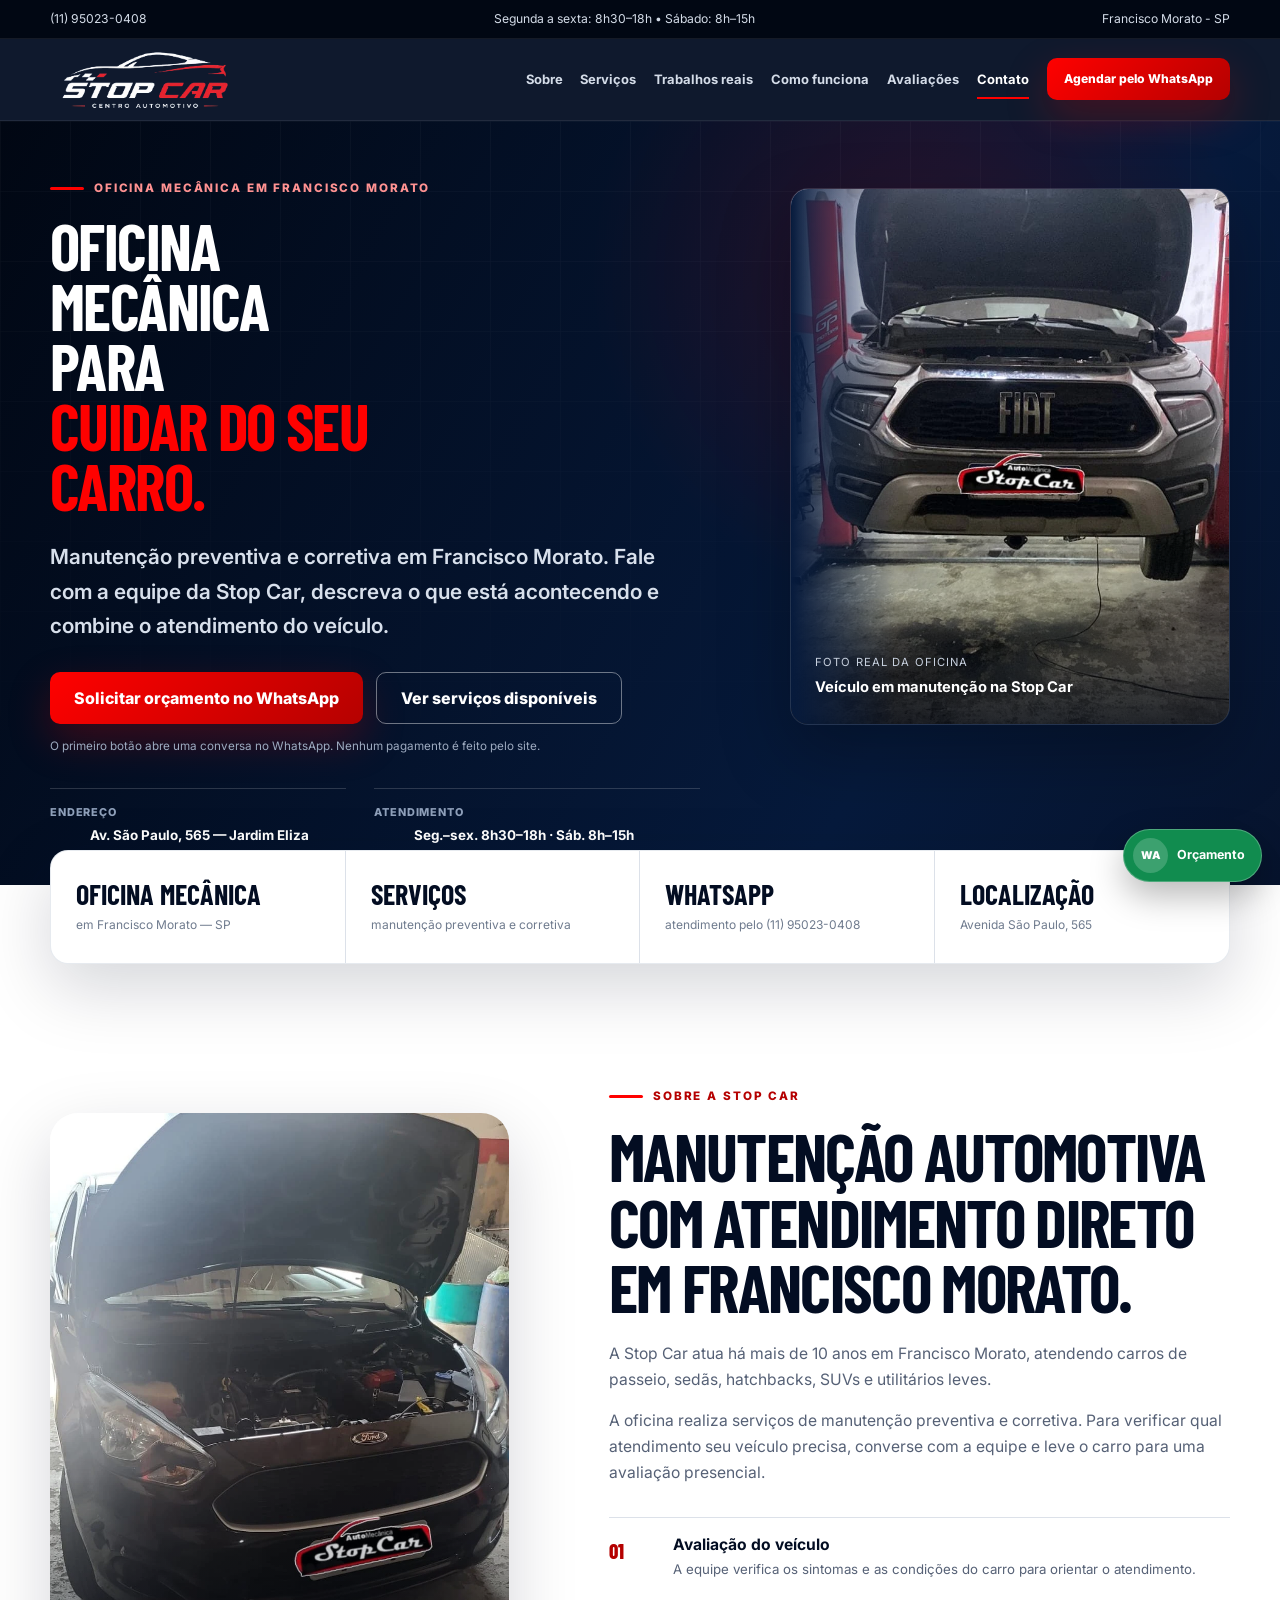
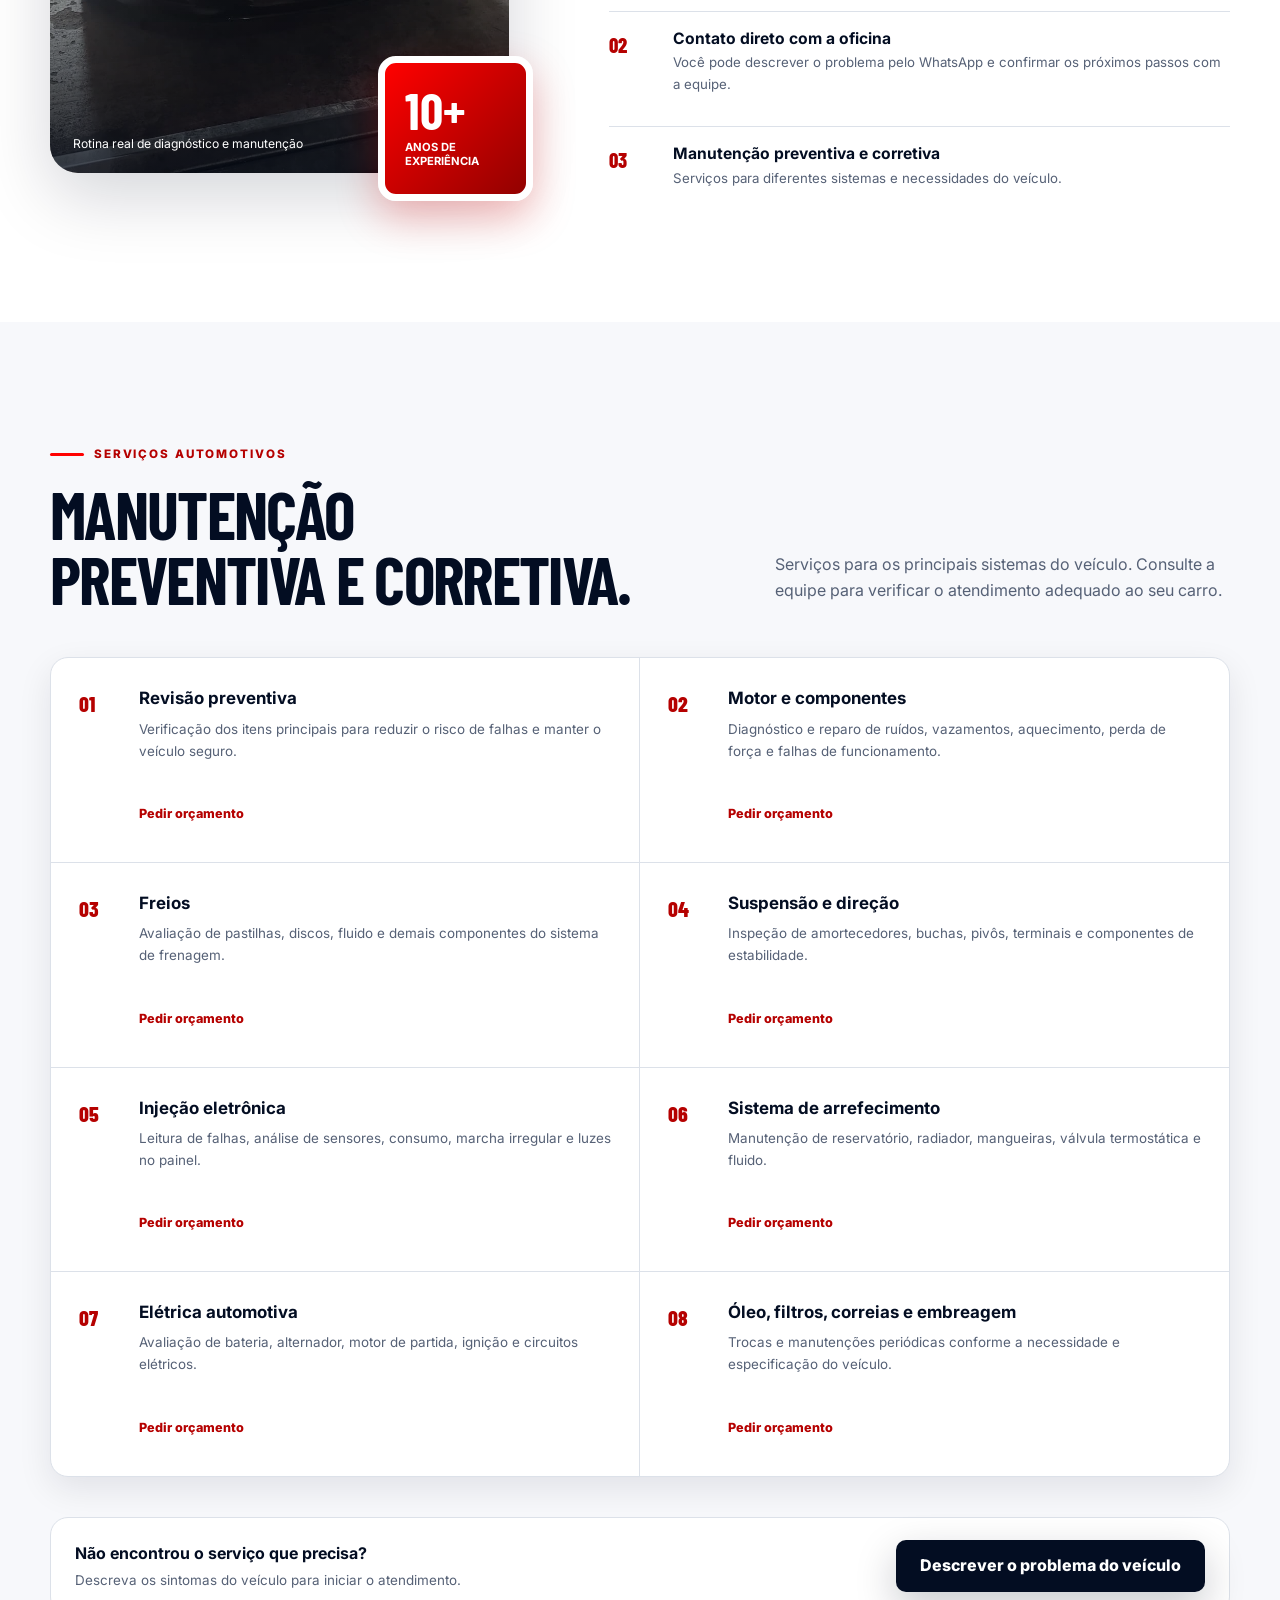
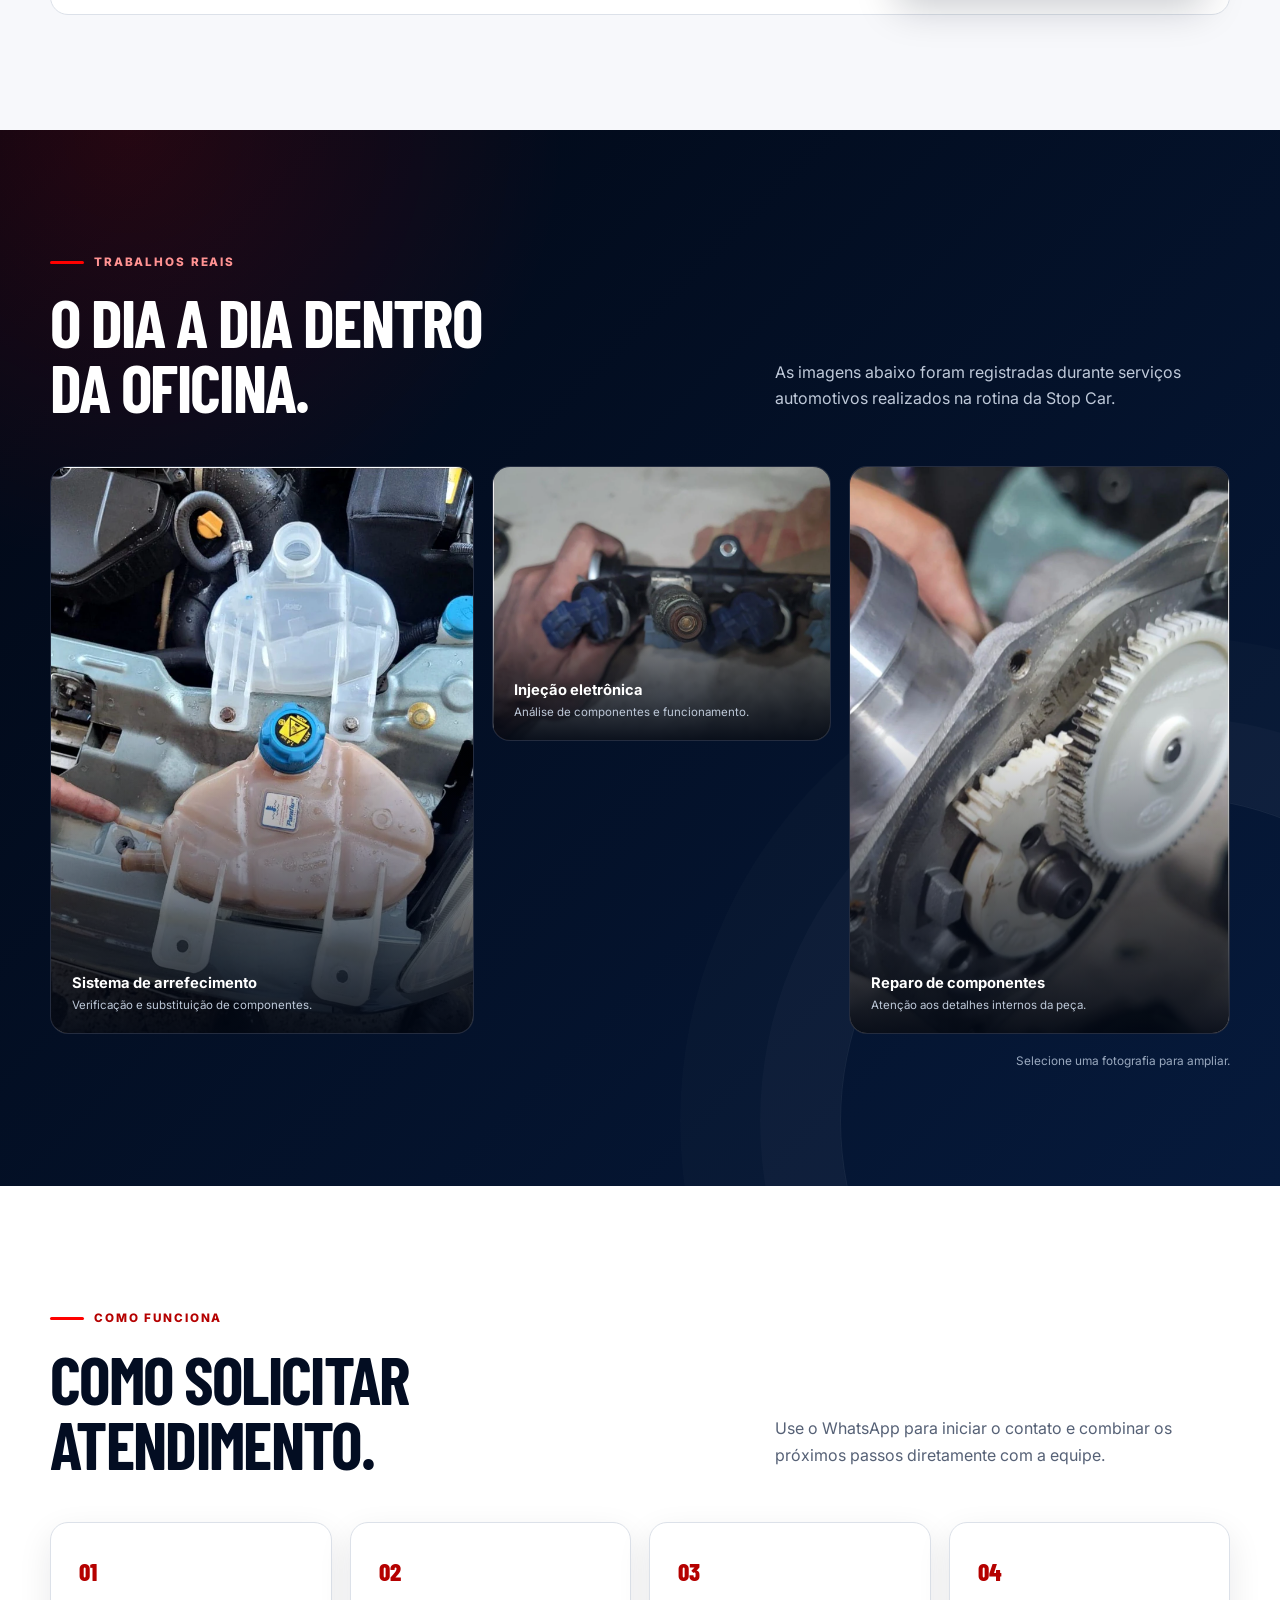
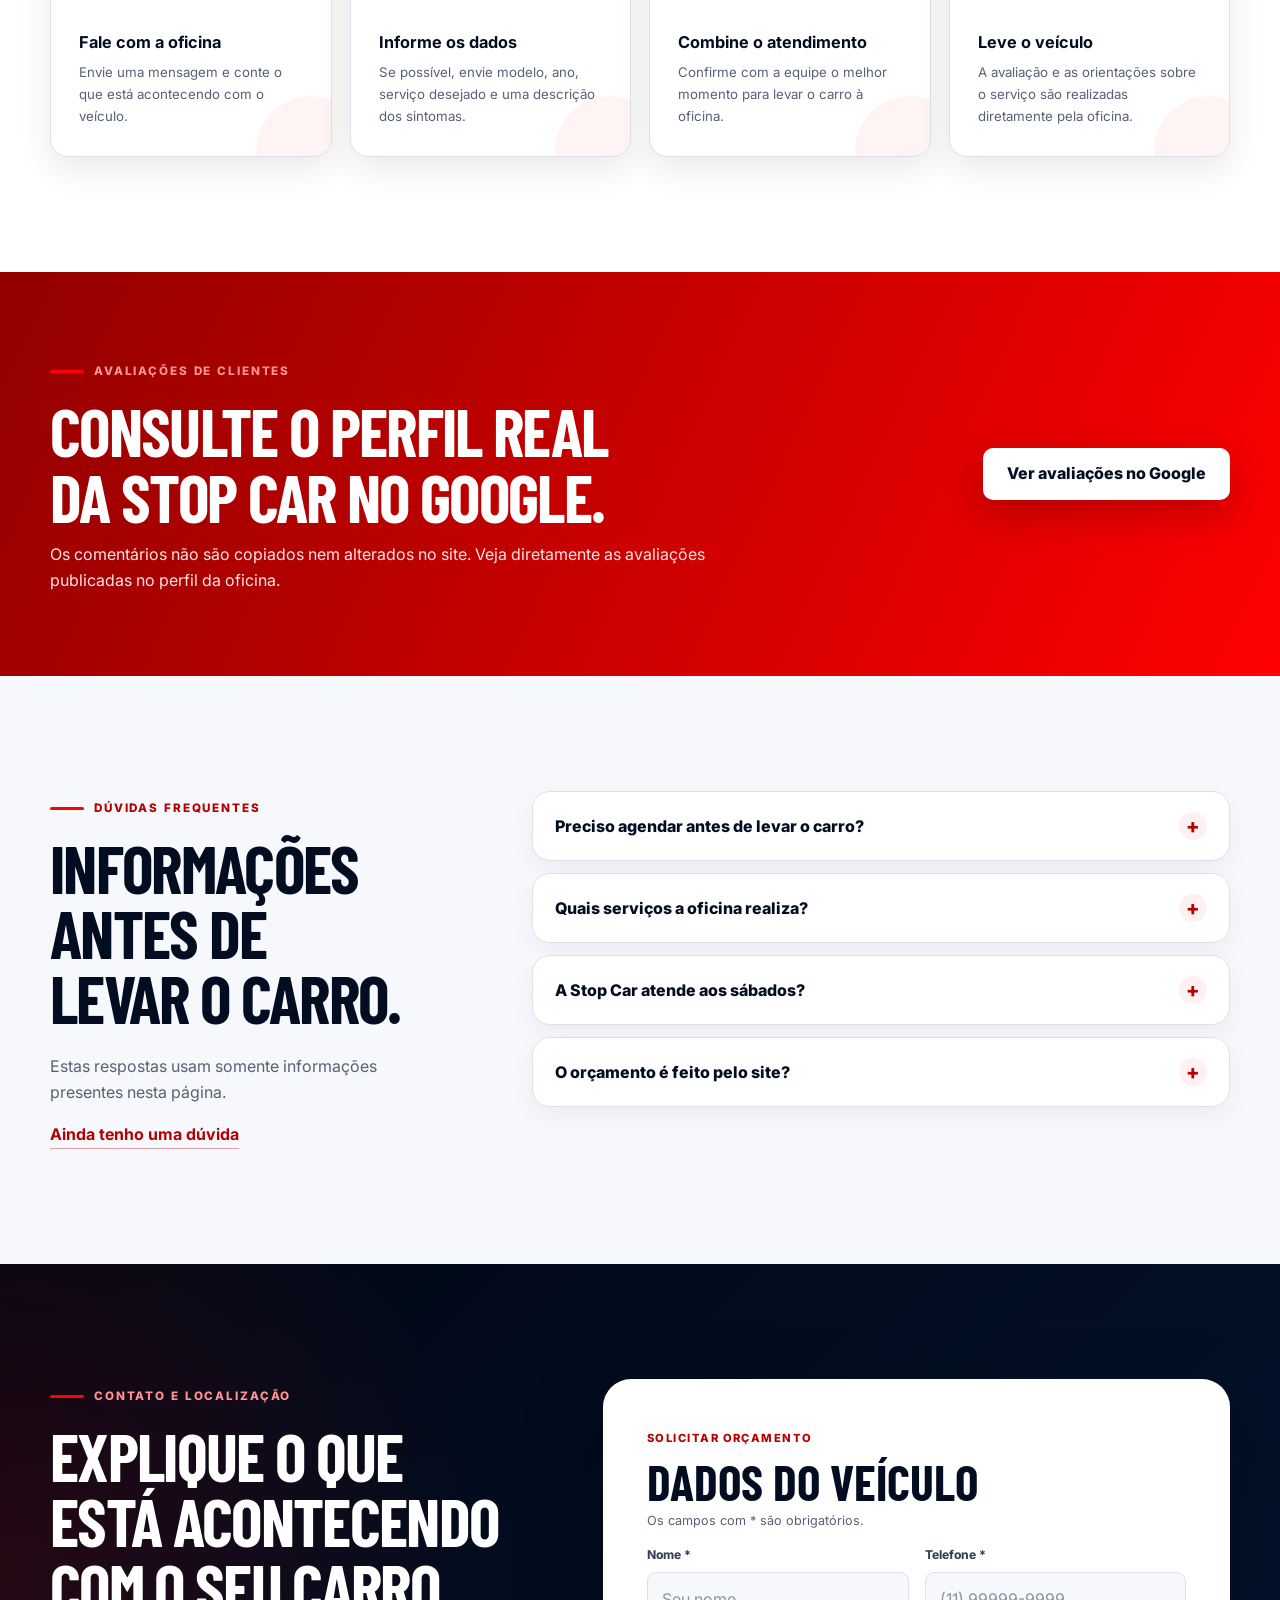
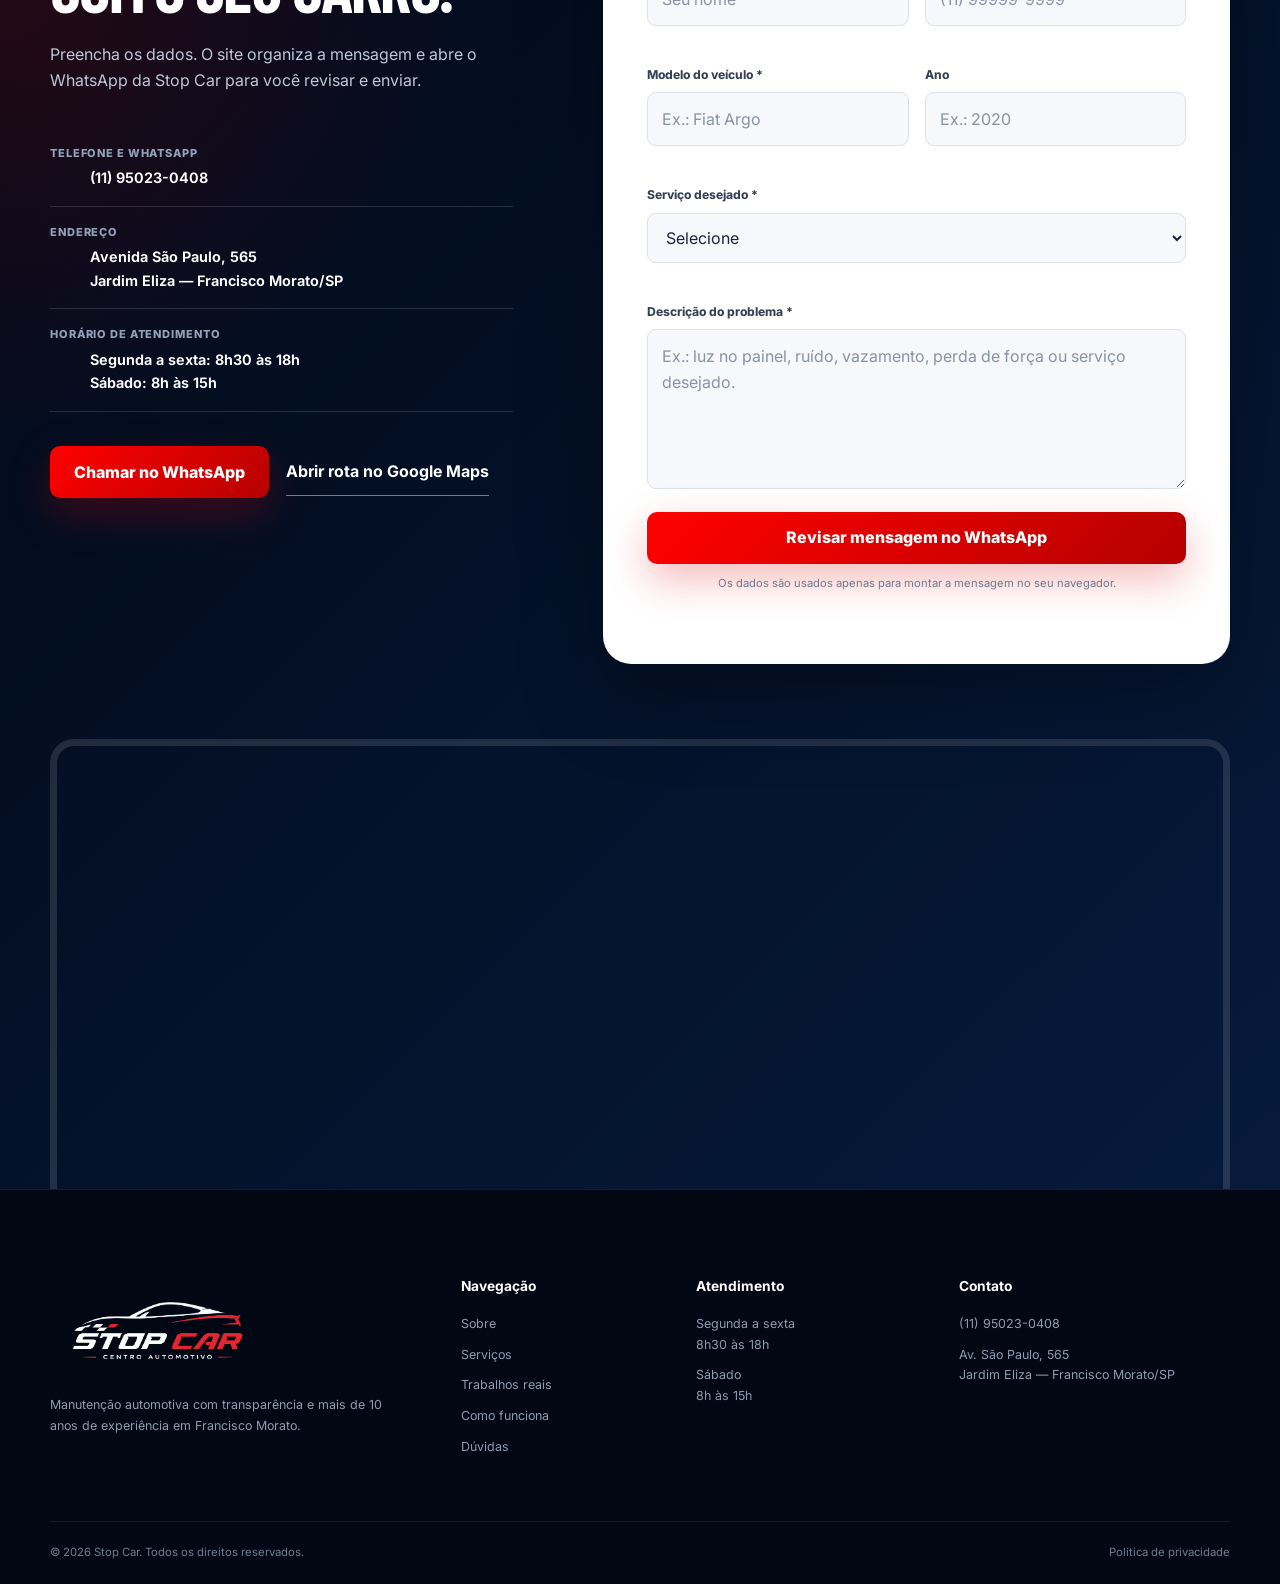
==== index.html @ 6c2cbb07 "Colocando arquivos do site na raiz" ====
<!DOCTYPE html>
<html lang="pt-BR">
<head>
  <meta charset="UTF-8">
  <meta name="viewport" content="width=device-width, initial-scale=1.0">

  <title>Stop Car | Oficina Mecânica em Francisco Morato - SP</title>
  <meta name="description" content="Oficina mecânica em Francisco Morato com mais de 10 anos de experiência. Revisão, motor, freios, suspensão, injeção eletrônica, arrefecimento e elétrica automotiva.">
  <meta name="author" content="Stop Car Centro Automotivo">
  <meta name="robots" content="index, follow, max-image-preview:large">
  <meta name="theme-color" content="#030d22">
  <meta name="format-detection" content="telephone=no">

  <meta property="og:type" content="website">
  <meta property="og:locale" content="pt_BR">
  <meta property="og:site_name" content="Stop Car Centro Automotivo">
  <meta property="og:title" content="Stop Car | Oficina Mecânica em Francisco Morato">
  <meta property="og:description" content="Manutenção preventiva e corretiva, serviços automotivos e atendimento em Francisco Morato.">
  <meta property="og:image" content="assets/oficina-elevador.jpg">
  <meta property="og:image:alt" content="Veículo em manutenção no elevador da Stop Car">

  <link rel="icon" href="assets/favicon.svg" type="image/svg+xml">
  <link rel="preconnect" href="https://fonts.googleapis.com">
  <link rel="preconnect" href="https://fonts.gstatic.com" crossorigin>
  <link rel="preload" as="image" href="assets/oficina-elevador.webp" type="image/webp">
  <link href="https://fonts.googleapis.com/css2?family=Barlow+Condensed:wght@600;700;800&family=Inter:wght@400;500;600;700;800&display=swap" rel="stylesheet">
  <link rel="stylesheet" href="style.css">

  <!-- Adicione og:url e canonical somente depois de definir o domínio oficial. -->
  <script type="application/ld+json">
  {
    "@context": "https://schema.org",
    "@type": "AutoRepair",
    "name": "Stop Car Centro Automotivo",
    "description": "Oficina mecânica em Francisco Morato com mais de 10 anos de experiência.",
    "image": [
      "assets/oficina-elevador.jpg",
      "assets/oficina-motor.jpg"
    ],
    "telephone": "+55 11 95023-0408",
    "address": {
      "@type": "PostalAddress",
      "streetAddress": "Avenida São Paulo, 565 - Jardim Eliza",
      "addressLocality": "Francisco Morato",
      "addressRegion": "SP",
      "addressCountry": "BR"
    },
    "openingHoursSpecification": [
      {
        "@type": "OpeningHoursSpecification",
        "dayOfWeek": ["Monday", "Tuesday", "Wednesday", "Thursday", "Friday"],
        "opens": "08:30",
        "closes": "18:00"
      },
      {
        "@type": "OpeningHoursSpecification",
        "dayOfWeek": "Saturday",
        "opens": "08:00",
        "closes": "15:00"
      }
    ]
  }
  </script>
</head>

<body>
  <a class="skip-link" href="#conteudo">Pular para o conteúdo</a>

  <div class="topbar">
    <div class="container topbar__inner">
      <a href="tel:+5511950230408" aria-label="Ligar para a Stop Car">(11) 95023-0408</a>
      <span>Segunda a sexta: 8h30–18h <span aria-hidden="true">•</span> Sábado: 8h–15h</span>
      <a href="#localizacao">Francisco Morato - SP</a>
    </div>
  </div>

  <header class="header" id="inicio">
    <div class="container header__inner">
      <a class="brand" href="#inicio" aria-label="Stop Car - voltar ao início">
        <img src="assets/logo-stop-car.png" alt="Stop Car Centro Automotivo" width="1050" height="630">
      </a>

      <button class="menu-toggle" type="button" aria-expanded="false" aria-controls="menu-principal" aria-label="Abrir menu">
        <span aria-hidden="true"></span>
        <span aria-hidden="true"></span>
        <span aria-hidden="true"></span>
      </button>

      <nav class="nav" id="menu-principal" aria-label="Navegação principal">
        <a href="#sobre">Sobre</a>
        <a href="#servicos">Serviços</a>
        <a href="#trabalhos">Trabalhos reais</a>
        <a href="#processo">Como funciona</a>
        <a href="#avaliacoes">Avaliações</a>
        <a href="#contato">Contato</a>
        <a class="button button--small" href="https://wa.me/5511950230408?text=Ol%C3%A1%21%20Gostaria%20de%20agendar%20uma%20avalia%C3%A7%C3%A3o%20na%20Stop%20Car." data-whatsapp-message="Olá! Gostaria de agendar uma avaliação na Stop Car." target="_blank" rel="noopener noreferrer">Agendar pelo WhatsApp</a>
      </nav>
    </div>
  </header>

  <button class="menu-backdrop" type="button" aria-label="Fechar menu" hidden></button>

  <main id="conteudo">
    <section class="hero" aria-labelledby="hero-title">
      <div class="container hero__grid">
        <div class="hero__content">
          <span class="eyebrow">Oficina mecânica em Francisco Morato</span>
          <h1 id="hero-title">Oficina mecânica para <strong>cuidar do seu carro.</strong></h1>

          <p class="hero__lead">Manutenção preventiva e corretiva em Francisco Morato. Fale com a equipe da Stop Car, descreva o que está acontecendo e combine o atendimento do veículo.</p>

          <div class="hero__actions">
            <a class="button" href="https://wa.me/5511950230408?text=Ol%C3%A1%21%20Gostaria%20de%20solicitar%20um%20or%C3%A7amento%20na%20Stop%20Car." data-whatsapp-message="Olá! Gostaria de solicitar um orçamento na Stop Car." target="_blank" rel="noopener noreferrer">Solicitar orçamento no WhatsApp</a>
            <a class="button button--outline" href="#servicos">Ver serviços disponíveis</a>
          </div>

          <p class="hero__microcopy">O primeiro botão abre uma conversa no WhatsApp. Nenhum pagamento é feito pelo site.</p>

          <dl class="hero__facts">
            <div>
              <dt>Endereço</dt>
              <dd>Av. São Paulo, 565 — Jardim Eliza</dd>
            </div>
            <div>
              <dt>Atendimento</dt>
              <dd>Seg.–sex. 8h30–18h · Sáb. 8h–15h</dd>
            </div>
          </dl>
        </div>

        <figure class="hero__media reveal">
          <picture>
            <source srcset="assets/oficina-elevador.webp" type="image/webp">
            <img
              src="assets/oficina-elevador.jpg"
              alt="Veículo Fiat no elevador da oficina Stop Car durante manutenção"
              width="720"
              height="1280"
              fetchpriority="high"
              decoding="async">
          </picture>
          <figcaption>
            <span>Foto real da oficina</span>
            <strong>Veículo em manutenção na Stop Car</strong>
          </figcaption>
        </figure>
      </div>
    </section>

    <section class="numbers" aria-label="Informações principais da Stop Car">
      <div class="container numbers__grid">
        <article><strong>Oficina mecânica</strong><span>em Francisco Morato — SP</span></article>
        <article><strong>Serviços</strong><span>manutenção preventiva e corretiva</span></article>
        <article><strong>WhatsApp</strong><span>atendimento pelo (11) 95023-0408</span></article>
        <article><strong>Localização</strong><span>Avenida São Paulo, 565</span></article>
      </div>
    </section>

    <section class="section" id="sobre">
      <div class="container about">
        <div class="about__media reveal">
          <figure>
            <picture>
              <source srcset="assets/oficina-motor.webp" type="image/webp">
              <img
                src="assets/oficina-motor.jpg"
                alt="Carro Ford com capô aberto dentro da oficina Stop Car"
                width="899"
                height="1599"
                loading="lazy"
                decoding="async">
            </picture>
            <figcaption>Rotina real de diagnóstico e manutenção</figcaption>
          </figure>

          <div class="about__stamp" aria-label="Mais de dez anos de experiência">
            <strong>10+</strong>
            <span>anos de experiência</span>
          </div>
        </div>

        <div class="about__content reveal">
          <span class="eyebrow eyebrow--dark">Sobre a Stop Car</span>
          <h2>Manutenção automotiva com atendimento direto em Francisco Morato.</h2>

          <p>A Stop Car atua há mais de 10 anos em Francisco Morato, atendendo carros de passeio, sedãs, hatchbacks, SUVs e utilitários leves.</p>

          <p>A oficina realiza serviços de manutenção preventiva e corretiva. Para verificar qual atendimento seu veículo precisa, converse com a equipe e leve o carro para uma avaliação presencial.</p>

          <div class="about__principles">
            <article>
              <span aria-hidden="true">01</span>
              <div>
                <h3>Avaliação do veículo</h3>
                <p>A equipe verifica os sintomas e as condições do carro para orientar o atendimento.</p>
              </div>
            </article>

            <article>
              <span aria-hidden="true">02</span>
              <div>
                <h3>Contato direto com a oficina</h3>
                <p>Você pode descrever o problema pelo WhatsApp e confirmar os próximos passos com a equipe.</p>
              </div>
            </article>

            <article>
              <span aria-hidden="true">03</span>
              <div>
                <h3>Manutenção preventiva e corretiva</h3>
                <p>Serviços para diferentes sistemas e necessidades do veículo.</p>
              </div>
            </article>
          </div>
        </div>
      </div>
    </section>

    <section class="section section--soft" id="servicos">
      <div class="container">
        <div class="section-heading reveal">
          <div>
            <span class="eyebrow eyebrow--dark">Serviços automotivos</span>
            <h2>Manutenção preventiva e corretiva.</h2>
          </div>
          <p>Serviços para os principais sistemas do veículo. Consulte a equipe para verificar o atendimento adequado ao seu carro.</p>
        </div>

        <div class="service-table">
          <article class="service-item reveal">
            <span class="service-item__number" aria-hidden="true">01</span>
            <div>
              <h3>Revisão preventiva</h3>
              <p>Verificação dos itens principais para reduzir o risco de falhas e manter o veículo seguro.</p>
            </div>
            <button class="service-item__action" type="button" data-service="Revisão preventiva">Pedir orçamento</button>
          </article>

          <article class="service-item reveal">
            <span class="service-item__number" aria-hidden="true">02</span>
            <div>
              <h3>Motor e componentes</h3>
              <p>Diagnóstico e reparo de ruídos, vazamentos, aquecimento, perda de força e falhas de funcionamento.</p>
            </div>
            <button class="service-item__action" type="button" data-service="Manutenção do motor">Pedir orçamento</button>
          </article>

          <article class="service-item reveal">
            <span class="service-item__number" aria-hidden="true">03</span>
            <div>
              <h3>Freios</h3>
              <p>Avaliação de pastilhas, discos, fluido e demais componentes do sistema de frenagem.</p>
            </div>
            <button class="service-item__action" type="button" data-service="Manutenção de freios">Pedir orçamento</button>
          </article>

          <article class="service-item reveal">
            <span class="service-item__number" aria-hidden="true">04</span>
            <div>
              <h3>Suspensão e direção</h3>
              <p>Inspeção de amortecedores, buchas, pivôs, terminais e componentes de estabilidade.</p>
            </div>
            <button class="service-item__action" type="button" data-service="Suspensão e direção">Pedir orçamento</button>
          </article>

          <article class="service-item reveal">
            <span class="service-item__number" aria-hidden="true">05</span>
            <div>
              <h3>Injeção eletrônica</h3>
              <p>Leitura de falhas, análise de sensores, consumo, marcha irregular e luzes no painel.</p>
            </div>
            <button class="service-item__action" type="button" data-service="Injeção eletrônica">Pedir orçamento</button>
          </article>

          <article class="service-item reveal">
            <span class="service-item__number" aria-hidden="true">06</span>
            <div>
              <h3>Sistema de arrefecimento</h3>
              <p>Manutenção de reservatório, radiador, mangueiras, válvula termostática e fluido.</p>
            </div>
            <button class="service-item__action" type="button" data-service="Sistema de arrefecimento">Pedir orçamento</button>
          </article>

          <article class="service-item reveal">
            <span class="service-item__number" aria-hidden="true">07</span>
            <div>
              <h3>Elétrica automotiva</h3>
              <p>Avaliação de bateria, alternador, motor de partida, ignição e circuitos elétricos.</p>
            </div>
            <button class="service-item__action" type="button" data-service="Elétrica automotiva">Pedir orçamento</button>
          </article>

          <article class="service-item reveal">
            <span class="service-item__number" aria-hidden="true">08</span>
            <div>
              <h3>Óleo, filtros, correias e embreagem</h3>
              <p>Trocas e manutenções periódicas conforme a necessidade e especificação do veículo.</p>
            </div>
            <button class="service-item__action" type="button" data-service="Óleo, filtros, correias ou embreagem">Pedir orçamento</button>
          </article>
        </div>

        <div class="section-cta reveal">
          <div>
            <strong>Não encontrou o serviço que precisa?</strong>
            <p>Descreva os sintomas do veículo para iniciar o atendimento.</p>
          </div>
          <a class="button button--dark" href="#contato">Descrever o problema do veículo</a>
        </div>
      </div>
    </section>

    <section class="section work" id="trabalhos">
      <div class="container">
        <div class="section-heading section-heading--light reveal">
          <div>
            <span class="eyebrow">Trabalhos reais</span>
            <h2>O dia a dia dentro da oficina.</h2>
          </div>
          <p>As imagens abaixo foram registradas durante serviços automotivos realizados na rotina da Stop Car.</p>
        </div>

        <div class="work-grid">
          <button class="work-card work-card--wide reveal" type="button" data-lightbox data-full="assets/servico-arrefecimento.jpg" data-caption="Manutenção no sistema de arrefecimento" aria-label="Ampliar foto: manutenção no sistema de arrefecimento">
            <picture>
              <source srcset="assets/servico-arrefecimento.webp" type="image/webp">
              <img src="assets/servico-arrefecimento.jpg" alt="Reservatórios do sistema de arrefecimento durante manutenção" width="968" height="968" loading="lazy" decoding="async">
            </picture>
            <span class="work-card__caption">
              <strong>Sistema de arrefecimento</strong>
              <span>Verificação e substituição de componentes.</span>
            </span>
          </button>

          <button class="work-card reveal" type="button" data-lightbox data-full="assets/servico-injecao.jpg" data-caption="Análise de componente da injeção eletrônica" aria-label="Ampliar foto: análise de componente da injeção eletrônica">
            <picture>
              <source srcset="assets/servico-injecao.webp" type="image/webp">
              <img src="assets/servico-injecao.jpg" alt="Componente da injeção eletrônica sendo analisado" width="968" height="968" loading="lazy" decoding="async">
            </picture>
            <span class="work-card__caption">
              <strong>Injeção eletrônica</strong>
              <span>Análise de componentes e funcionamento.</span>
            </span>
          </button>

          <button class="work-card work-card--tall reveal" type="button" data-lightbox data-full="assets/servico-componente.jpg" data-caption="Componente mecânico aberto durante reparo" aria-label="Ampliar foto: componente mecânico aberto durante reparo">
            <picture>
              <source srcset="assets/servico-componente.webp" type="image/webp">
              <img src="assets/servico-componente.jpg" alt="Componente mecânico aberto durante reparo automotivo" width="968" height="1984" loading="lazy" decoding="async">
            </picture>
            <span class="work-card__caption">
              <strong>Reparo de componentes</strong>
              <span>Atenção aos detalhes internos da peça.</span>
            </span>
          </button>
        </div>

        <p class="work__note reveal">Selecione uma fotografia para ampliar.</p>
      </div>
    </section>

    <section class="section" id="processo">
      <div class="container">
        <div class="section-heading reveal">
          <div>
            <span class="eyebrow eyebrow--dark">Como funciona</span>
            <h2>Como solicitar atendimento.</h2>
          </div>
          <p>Use o WhatsApp para iniciar o contato e combinar os próximos passos diretamente com a equipe.</p>
        </div>

        <ol class="process">
          <li class="reveal">
            <span aria-hidden="true">01</span>
            <h3>Fale com a oficina</h3>
            <p>Envie uma mensagem e conte o que está acontecendo com o veículo.</p>
          </li>
          <li class="reveal">
            <span aria-hidden="true">02</span>
            <h3>Informe os dados</h3>
            <p>Se possível, envie modelo, ano, serviço desejado e uma descrição dos sintomas.</p>
          </li>
          <li class="reveal">
            <span aria-hidden="true">03</span>
            <h3>Combine o atendimento</h3>
            <p>Confirme com a equipe o melhor momento para levar o carro à oficina.</p>
          </li>
          <li class="reveal">
            <span aria-hidden="true">04</span>
            <h3>Leve o veículo</h3>
            <p>A avaliação e as orientações sobre o serviço são realizadas diretamente pela oficina.</p>
          </li>
        </ol>
      </div>
    </section>

    <section class="reviews" id="avaliacoes">
      <div class="container reviews__grid reveal">
        <div>
          <span class="eyebrow">Avaliações de clientes</span>
          <h2>Consulte o perfil real da Stop Car no Google.</h2>
          <p>Os comentários não são copiados nem alterados no site. Veja diretamente as avaliações publicadas no perfil da oficina.</p>
        </div>

        <a class="button button--light" href="https://maps.google.com/maps?vet=10CAAQoqAOahcKEwiY2u2u1uiVAxUAAAAAHQAAAAAQBg..i&sca_esv=1c6902ee83d0e082&pvq=Cg0vZy8xMWg5eGtibmY3Ig4KCHN0b3AgY2FyEAIYAw&lqi=ChlzdG9wIGNhciBmcmFuY2lzY28gbW9yYXRvSKej1cinr4CACFonEAAQARgAGAEYAhgDIhlzdG9wIGNhciBmcmFuY2lzY28gbW9yYXRvkgEKY2FyX3JlcGFpcg&fvr=1&cs=0&um=1&ie=UTF-8&fb=1&gl=br&sa=X&ftid=0x94cee6cf14eeea89:0x6dfe22f83ed072c6" target="_blank" rel="noopener noreferrer">Ver avaliações no Google</a>
      </div>
    </section>

    <section class="section section--soft faq" id="duvidas">
      <div class="container faq__grid">
        <div class="faq__intro reveal">
          <span class="eyebrow eyebrow--dark">Dúvidas frequentes</span>
          <h2>Informações antes de levar o carro.</h2>
          <p>Estas respostas usam somente informações presentes nesta página.</p>
          <a class="text-link text-link--dark" href="#contato">Ainda tenho uma dúvida</a>
        </div>

        <div class="faq__list reveal">
          <details>
            <summary>Preciso agendar antes de levar o carro?</summary>
            <p>Entre em contato pelo WhatsApp para confirmar com a equipe se é necessário agendar e qual é o melhor horário.</p>
          </details>
          <details>
            <summary>Quais serviços a oficina realiza?</summary>
            <p>A página informa revisão preventiva, motor, freios, suspensão e direção, injeção eletrônica, arrefecimento, elétrica, óleo, filtros, correias e embreagem.</p>
          </details>
          <details>
            <summary>A Stop Car atende aos sábados?</summary>
            <p>Sim. O horário informado é das 8h às 15h aos sábados.</p>
          </details>
          <details>
            <summary>O orçamento é feito pelo site?</summary>
            <p>Não. O site apenas organiza a sua mensagem. Valores, avaliação e detalhes do serviço são tratados diretamente com a equipe da Stop Car.</p>
          </details>
        </div>
      </div>
    </section>

    <section class="contact" id="contato">
      <div class="container contact__grid">
        <div class="contact__content reveal">
          <span class="eyebrow">Contato e localização</span>
          <h2>Explique o que está acontecendo com o seu carro.</h2>
          <p>Preencha os dados. O site organiza a mensagem e abre o WhatsApp da Stop Car para você revisar e enviar.</p>

          <dl class="contact__details">
            <div>
              <dt>Telefone e WhatsApp</dt>
              <dd><a href="tel:+5511950230408">(11) 95023-0408</a></dd>
            </div>
            <div>
              <dt>Endereço</dt>
              <dd>Avenida São Paulo, 565<br>Jardim Eliza — Francisco Morato/SP</dd>
            </div>
            <div>
              <dt>Horário de atendimento</dt>
              <dd>Segunda a sexta: 8h30 às 18h<br>Sábado: 8h às 15h</dd>
            </div>
          </dl>

          <div class="contact__actions">
            <a class="button" href="https://wa.me/5511950230408?text=Ol%C3%A1%21%20Gostaria%20de%20conhecer%20mais%20sobre%20os%20servi%C3%A7os." data-whatsapp-message="Olá! Gostaria de conhecer mais sobre os serviços." target="_blank" rel="noopener noreferrer">Chamar no WhatsApp</a>
            <a class="text-link" href="https://maps.google.com/maps?vet=10CAAQoqAOahcKEwiY2u2u1uiVAxUAAAAAHQAAAAAQBg..i&sca_esv=1c6902ee83d0e082&pvq=Cg0vZy8xMWg5eGtibmY3Ig4KCHN0b3AgY2FyEAIYAw&lqi=ChlzdG9wIGNhciBmcmFuY2lzY28gbW9yYXRvSKej1cinr4CACFonEAAQARgAGAEYAhgDIhlzdG9wIGNhciBmcmFuY2lzY28gbW9yYXRvkgEKY2FyX3JlcGFpcg&fvr=1&cs=0&um=1&ie=UTF-8&fb=1&gl=br&sa=X&ftid=0x94cee6cf14eeea89:0x6dfe22f83ed072c6" target="_blank" rel="noopener noreferrer">Abrir rota no Google Maps</a>
          </div>
        </div>

        <div class="form-card reveal">
          <div class="form-card__heading">
            <span>Solicitar orçamento</span>
            <h3>Dados do veículo</h3>
            <p>Os campos com * são obrigatórios.</p>
          </div>

          <form id="budget-form" novalidate>
            <div class="form-grid">
              <div class="field">
                <label for="nome">Nome *</label>
                <input id="nome" name="nome" type="text" autocomplete="name" minlength="2" required placeholder="Seu nome" aria-describedby="nome-error">
                <small class="field__error" id="nome-error"></small>
              </div>

              <div class="field">
                <label for="telefone">Telefone *</label>
                <input id="telefone" name="telefone" type="tel" autocomplete="tel" inputmode="tel" required placeholder="(11) 99999-9999" aria-describedby="telefone-error">
                <small class="field__error" id="telefone-error"></small>
              </div>

              <div class="field">
                <label for="modelo">Modelo do veículo *</label>
                <input id="modelo" name="modelo" type="text" autocomplete="off" required placeholder="Ex.: Fiat Argo" aria-describedby="modelo-error">
                <small class="field__error" id="modelo-error"></small>
              </div>

              <div class="field">
                <label for="ano">Ano</label>
                <input id="ano" name="ano" type="text" inputmode="numeric" maxlength="4" pattern="[0-9]{4}" placeholder="Ex.: 2020" aria-describedby="ano-error">
                <small class="field__error" id="ano-error"></small>
              </div>

              <div class="field field--full">
                <label for="servico">Serviço desejado *</label>
                <select id="servico" name="servico" required aria-describedby="servico-error">
                  <option value="">Selecione</option>
                  <option>Revisão preventiva</option>
                  <option>Manutenção do motor</option>
                  <option>Manutenção de freios</option>
                  <option>Suspensão e direção</option>
                  <option>Injeção eletrônica</option>
                  <option>Sistema de arrefecimento</option>
                  <option>Elétrica automotiva</option>
                  <option>Óleo, filtros, correias ou embreagem</option>
                  <option>Outro serviço</option>
                </select>
                <small class="field__error" id="servico-error"></small>
              </div>

              <div class="field field--full">
                <label for="problema">Descrição do problema *</label>
                <textarea id="problema" name="problema" rows="5" minlength="8" required placeholder="Ex.: luz no painel, ruído, vazamento, perda de força ou serviço desejado." aria-describedby="problema-error"></textarea>
                <small class="field__error" id="problema-error"></small>
              </div>
            </div>

            <button class="button button--full" type="submit">Revisar mensagem no WhatsApp</button>
            <p class="form-helper">Os dados são usados apenas para montar a mensagem no seu navegador.</p>
            <p class="form-status" id="form-status" aria-live="polite"></p>
          </form>
        </div>
      </div>

      <div class="container map" id="localizacao">
        <iframe
          title="Mapa da Stop Car em Francisco Morato"
          src="https://www.google.com/maps?q=Avenida%20S%C3%A3o%20Paulo%2C%20565%2C%20Jardim%20Eliza%2C%20Francisco%20Morato%20-%20SP&output=embed"
          loading="lazy"
          referrerpolicy="no-referrer-when-downgrade"
          allowfullscreen>
        </iframe>
      </div>
    </section>
  </main>

  <footer class="footer">
    <div class="container footer__grid">
      <div class="footer__brand">
        <img src="assets/logo-stop-car.png" alt="Stop Car Centro Automotivo" width="1050" height="630" loading="lazy" decoding="async">
        <p>Manutenção automotiva com transparência e mais de 10 anos de experiência em Francisco Morato.</p>
      </div>

      <div>
        <h3>Navegação</h3>
        <a href="#sobre">Sobre</a>
        <a href="#servicos">Serviços</a>
        <a href="#trabalhos">Trabalhos reais</a>
        <a href="#processo">Como funciona</a>
        <a href="#duvidas">Dúvidas</a>
      </div>

      <div>
        <h3>Atendimento</h3>
        <p>Segunda a sexta<br>8h30 às 18h</p>
        <p>Sábado<br>8h às 15h</p>
      </div>

      <div>
        <h3>Contato</h3>
        <a href="tel:+5511950230408">(11) 95023-0408</a>
        <p>Av. São Paulo, 565<br>Jardim Eliza — Francisco Morato/SP</p>
      </div>
    </div>

    <div class="container footer__bottom">
      <p>© <span id="current-year">2026</span> Stop Car. Todos os direitos reservados.</p>
      <a href="politica-de-privacidade.html">Política de privacidade</a>
    </div>
  </footer>

  <a class="whatsapp-float" href="https://wa.me/5511950230408?text=Ol%C3%A1%21%20Gostaria%20de%20solicitar%20um%20or%C3%A7amento%20na%20Stop%20Car." data-whatsapp-message="Olá! Gostaria de solicitar um orçamento na Stop Car." target="_blank" rel="noopener noreferrer" aria-label="Solicitar orçamento pelo WhatsApp">
    <span aria-hidden="true">WA</span>
    <strong>Orçamento</strong>
  </a>

  <dialog class="lightbox" id="photo-lightbox" aria-labelledby="lightbox-caption">
    <button class="lightbox__close" type="button" aria-label="Fechar imagem">Fechar</button>
    <img src="" alt="">
    <p id="lightbox-caption"></p>
  </dialog>

  <script src="script.js" defer></script>
</body>
</html>
---- style.css ----
/* ==========================================================
   STOP CAR — LANDING PAGE REVISADA
   ========================================================== */

:root {
  --navy-950: #010713;
  --navy-900: #030d22;
  --navy-850: #05152f;
  --navy-800: #061a3c;
  --navy-700: #0b2857;
  --red-500: #ff0100;
  --red-600: #da0000;
  --red-700: #b50100;
  --red-800: #920100;
  --white: #ffffff;
  --gray-50: #f7f8fb;
  --gray-100: #eef1f5;
  --gray-200: #dce1e9;
  --gray-300: #c7ced9;
  --gray-500: #6f7b8e;
  --gray-600: #566176;
  --gray-700: #354056;
  --gray-900: #151f32;
  --text: #1b2538;
  --focus: #ff7d7d;
  --container: min(1180px, calc(100% - 40px));
  --header-height: 82px;
  --menu-top: 120px;
  --section-space: clamp(82px, 9vw, 116px);
  --radius-sm: 10px;
  --radius-md: 18px;
  --radius-lg: 28px;
  --radius-pill: 999px;
  --shadow-sm: 0 12px 34px rgba(2, 13, 34, 0.09);
  --shadow-md: 0 24px 68px rgba(2, 13, 34, 0.17);
  --shadow-red: 0 16px 42px rgba(218, 0, 0, 0.27);
  --transition-fast: 180ms ease;
  --transition-medium: 300ms ease;
}

*,
*::before,
*::after {
  box-sizing: border-box;
}

html {
  scroll-behavior: smooth;
  scroll-padding-top: 108px;
}

body {
  margin: 0;
  min-width: 320px;
  color: var(--text);
  background: var(--white);
  font-family: "Inter", "Segoe UI", Arial, sans-serif;
  line-height: 1.65;
  overflow-x: hidden;
  text-rendering: optimizeLegibility;
  -webkit-font-smoothing: antialiased;
}

body.menu-open {
  overflow: hidden;
}

img,
picture,
svg {
  display: block;
  max-width: 100%;
}

img {
  height: auto;
}

a {
  color: inherit;
  text-decoration: none;
}

button,
input,
select,
textarea {
  font: inherit;
}

button,
a {
  -webkit-tap-highlight-color: transparent;
}

button {
  color: inherit;
}

h1,
h2,
h3,
p,
figure,
blockquote,
dl,
dd {
  margin-top: 0;
}

h1,
h2 {
  font-family: "Barlow Condensed", "Arial Narrow", Arial, sans-serif;
  line-height: 0.98;
  letter-spacing: -0.025em;
  text-transform: uppercase;
  text-wrap: balance;
}

h2 {
  margin-bottom: 22px;
  color: var(--navy-900);
  font-size: clamp(2.55rem, 5.2vw, 4.7rem);
}

h3 {
  line-height: 1.25;
}

p {
  color: var(--gray-600);
}

section[id],
div[id] {
  scroll-margin-top: 108px;
}

.container {
  width: var(--container);
  margin-inline: auto;
}

.skip-link {
  position: fixed;
  z-index: 9999;
  top: 10px;
  left: 10px;
  padding: 12px 18px;
  color: var(--white);
  background: var(--red-600);
  border-radius: 8px;
  transform: translateY(-160%);
  transition: transform var(--transition-fast);
}

.skip-link:focus {
  transform: translateY(0);
}

:focus-visible {
  outline: 3px solid var(--focus);
  outline-offset: 4px;
}

/* BARRA SUPERIOR */
.topbar {
  position: relative;
  z-index: 1002;
  color: #d4dce8;
  background: var(--navy-950);
  border-bottom: 1px solid rgba(255, 255, 255, 0.08);
  font-size: 0.76rem;
}

.topbar__inner {
  min-height: 38px;
  display: flex;
  align-items: center;
  justify-content: space-between;
  gap: 24px;
}

.topbar a {
  transition: color var(--transition-fast);
}

.topbar a:hover {
  color: var(--white);
}

/* CABEÇALHO */
.header {
  position: sticky;
  z-index: 1000;
  top: 0;
  height: var(--header-height);
  color: var(--white);
  background: rgba(3, 13, 34, 0.95);
  border-bottom: 1px solid rgba(255, 255, 255, 0.08);
  backdrop-filter: blur(16px);
  transition: background var(--transition-fast), box-shadow var(--transition-fast);
}

.header.is-scrolled {
  background: rgba(3, 13, 34, 0.99);
  box-shadow: 0 14px 40px rgba(0, 0, 0, 0.24);
}

.header__inner {
  height: 100%;
  display: flex;
  align-items: center;
  justify-content: space-between;
  gap: 28px;
}

.brand {
  width: 190px;
  height: 68px;
  display: flex;
  align-items: center;
  overflow: hidden;
  flex: 0 0 auto;
}

.brand img {
  width: 100%;
  height: auto;
  transform: scale(1.1);
}

.nav {
  display: flex;
  align-items: center;
  gap: clamp(12px, 1.4vw, 23px);
  font-size: 0.81rem;
  font-weight: 700;
}

.nav > a:not(.button) {
  position: relative;
  padding: 28px 0;
  color: #d4dce8;
  white-space: nowrap;
}

.nav > a:not(.button)::after {
  content: "";
  position: absolute;
  left: 0;
  right: 100%;
  bottom: 19px;
  height: 2px;
  background: var(--red-500);
  transition: right var(--transition-fast);
}

.nav > a:not(.button):hover,
.nav > a:not(.button).is-active,
.nav > a:not(.button)[aria-current="location"] {
  color: var(--white);
}

.nav > a:not(.button):hover::after,
.nav > a:not(.button).is-active::after,
.nav > a:not(.button)[aria-current="location"]::after {
  right: 0;
}

.menu-toggle {
  display: none;
  width: 46px;
  height: 46px;
  padding: 11px;
  color: var(--white);
  background: rgba(255, 255, 255, 0.06);
  border: 1px solid rgba(255, 255, 255, 0.14);
  border-radius: 11px;
  cursor: pointer;
}

.menu-toggle span {
  display: block;
  width: 100%;
  height: 2px;
  margin: 5px 0;
  background: currentColor;
  border-radius: var(--radius-pill);
  transition: transform var(--transition-fast), opacity var(--transition-fast);
}

body.menu-open .menu-toggle span:nth-child(1) {
  transform: translateY(7px) rotate(45deg);
}

body.menu-open .menu-toggle span:nth-child(2) {
  opacity: 0;
}

body.menu-open .menu-toggle span:nth-child(3) {
  transform: translateY(-7px) rotate(-45deg);
}

.menu-backdrop {
  position: fixed;
  z-index: 998;
  inset: var(--menu-top) 0 0;
  width: 100%;
  background: rgba(0, 4, 12, 0.66);
  border: 0;
  backdrop-filter: blur(3px);
  cursor: pointer;
}

.menu-backdrop[hidden] {
  display: none;
}

/* BOTÕES */
.button {
  min-height: 52px;
  padding: 14px 24px;
  display: inline-flex;
  align-items: center;
  justify-content: center;
  color: var(--white);
  background: linear-gradient(135deg, var(--red-500), var(--red-700));
  border: 0;
  border-radius: var(--radius-sm);
  box-shadow: var(--shadow-red);
  font-weight: 800;
  line-height: 1.2;
  text-align: center;
  cursor: pointer;
  transition: transform var(--transition-fast), box-shadow var(--transition-fast), filter var(--transition-fast);
}

.button:hover {
  transform: translateY(-3px);
  box-shadow: 0 21px 52px rgba(218, 0, 0, 0.38);
  filter: brightness(1.06);
}

.button:active {
  transform: translateY(-1px);
}

.button--small {
  min-height: 42px;
  padding: 10px 17px;
  font-size: 0.76rem;
}

.button--outline {
  color: var(--white);
  background: transparent;
  border: 1px solid rgba(255, 255, 255, 0.42);
  box-shadow: none;
}

.button--outline:hover {
  background: rgba(255, 255, 255, 0.09);
  box-shadow: none;
}

.button--dark {
  background: var(--navy-900);
  box-shadow: 0 15px 40px rgba(3, 13, 34, 0.22);
}

.button--light {
  color: var(--navy-900);
  background: var(--white);
  box-shadow: 0 14px 38px rgba(0, 0, 0, 0.22);
}

.button--full {
  width: 100%;
}

.button[disabled] {
  opacity: 0.65;
  cursor: wait;
  transform: none;
}

.text-link {
  display: inline-flex;
  align-items: center;
  min-height: 48px;
  color: var(--white);
  border-bottom: 1px solid rgba(255, 255, 255, 0.45);
  font-weight: 700;
  transition: border-color var(--transition-fast), color var(--transition-fast);
}

.text-link:hover {
  border-color: var(--red-500);
}

.text-link--dark {
  min-height: auto;
  color: var(--red-700);
  border-color: rgba(181, 1, 0, 0.35);
}

/* TÍTULOS DE APOIO */
.eyebrow {
  margin-bottom: 17px;
  display: inline-flex;
  align-items: center;
  gap: 10px;
  color: #ff9292;
  font-size: 0.73rem;
  font-weight: 800;
  letter-spacing: 0.16em;
  text-transform: uppercase;
}

.eyebrow::before {
  content: "";
  width: 34px;
  height: 3px;
  background: var(--red-500);
  border-radius: var(--radius-pill);
}

.eyebrow--dark {
  color: var(--red-700);
}

/* HERO */
.hero {
  position: relative;
  color: var(--white);
  background:
    radial-gradient(circle at 72% 20%, rgba(255, 1, 0, 0.15), transparent 30%),
    linear-gradient(120deg, var(--navy-950), var(--navy-800) 72%, #07142e);
  overflow: hidden;
}

.hero::before {
  content: "";
  position: absolute;
  inset: 0;
  opacity: 0.045;
  background-image:
    linear-gradient(rgba(255, 255, 255, 0.65) 1px, transparent 1px),
    linear-gradient(90deg, rgba(255, 255, 255, 0.65) 1px, transparent 1px);
  background-size: 70px 70px;
  mask-image: linear-gradient(to bottom, black, transparent 90%);
}

.hero__grid {
  position: relative;
  z-index: 1;
  min-height: 0;
  padding-block: clamp(28px, 3vw, 42px);
  display: grid;
  grid-template-columns: minmax(0, 1.08fr) minmax(340px, 0.72fr);
  align-items: start;
  gap: clamp(34px, 5vw, 68px);
}

.hero__content {
  min-width: 0;
  max-width: 650px;
  padding: clamp(4px, 1vw, 12px) 0 0;
  align-self: start;
}

.hero h1 {
  max-width: 11.5ch;
  margin-bottom: 24px;
  font-size: clamp(3.35rem, 5vw, 5.65rem);
  line-height: 0.94;
  text-wrap: pretty;
}

.hero h1 strong {
  display: block;
  color: var(--red-500);
}

.hero__lead {
  max-width: 650px;
  margin-bottom: 29px;
  color: #d8e0ec;
  font-size: clamp(1.06rem, 2vw, 1.3rem);
  font-weight: 600;
}

.hero__actions {
  display: flex;
  flex-wrap: wrap;
  gap: 13px;
}

.hero__microcopy {
  margin: 13px 0 0;
  color: #9eabc0;
  font-size: 0.73rem;
}

.hero__facts {
  margin: 31px 0 0;
  display: grid;
  grid-template-columns: 1fr 1.1fr;
  gap: 20px 28px;
}

.hero__facts div {
  padding-top: 15px;
  border-top: 1px solid rgba(255, 255, 255, 0.16);
}

.hero__facts dt {
  margin-bottom: 3px;
  color: #8fa0ba;
  font-size: 0.68rem;
  font-weight: 800;
  letter-spacing: 0.08em;
  text-transform: uppercase;
}

.hero__facts dd {
  color: var(--white);
  font-size: 0.84rem;
  font-weight: 700;
}

.hero__media {
  position: relative;
  width: min(100%, 440px);
  height: clamp(520px, 42vw, 640px);
  min-width: 0;
  min-height: 0;
  margin: clamp(18px, 2.2vw, 30px) 0 0;
  justify-self: end;
  align-self: start;
  border: 1px solid rgba(255, 255, 255, 0.12);
  border-radius: var(--radius-md);
  box-shadow: 0 28px 70px rgba(0, 0, 0, 0.28);
  overflow: hidden;
}

.hero__media::before {
  content: "";
  position: absolute;
  z-index: 1;
  inset: 0;
  background:
    linear-gradient(90deg, var(--navy-800) 0%, transparent 24%),
    linear-gradient(0deg, rgba(1, 7, 19, 0.78), transparent 38%);
  pointer-events: none;
}

.hero__media picture,
.hero__media img {
  width: 100%;
  height: 100%;
}

.hero__media img {
  object-fit: cover;
  object-position: center 38%;
}

.hero__media figcaption {
  position: absolute;
  z-index: 2;
  right: 24px;
  bottom: 25px;
  left: 24px;
  display: grid;
  color: var(--white);
}

.hero__media figcaption span {
  color: #c8d1df;
  font-size: 0.7rem;
  letter-spacing: 0.1em;
  text-transform: uppercase;
}

.hero__media figcaption strong {
  margin-top: 3px;
  font-size: 0.92rem;
}

/* FAIXA DE CONFIANÇA */
.numbers {
  position: relative;
  z-index: 3;
  margin-top: -35px;
}

.numbers__grid {
  display: grid;
  grid-template-columns: repeat(4, 1fr);
  background: var(--white);
  border: 1px solid rgba(220, 225, 233, 0.7);
  border-radius: var(--radius-md);
  box-shadow: var(--shadow-md);
  overflow: hidden;
}

.numbers article {
  min-height: 112px;
  padding: 25px;
  display: grid;
  align-content: center;
  border-right: 1px solid var(--gray-200);
}

.numbers article:last-child {
  border-right: 0;
}

.numbers strong {
  color: var(--navy-900);
  font-family: "Barlow Condensed", sans-serif;
  font-size: 1.75rem;
  line-height: 1;
  text-transform: uppercase;
}

.numbers span {
  margin-top: 7px;
  color: var(--gray-500);
  font-size: 0.75rem;
}

/* SEÇÕES */
.section {
  padding: var(--section-space) 0;
}

.section--soft {
  background: var(--gray-50);
}

.section-heading {
  margin-bottom: 46px;
  display: grid;
  grid-template-columns: 1.2fr 0.8fr;
  align-items: end;
  gap: 42px;
}

.section-heading h2 {
  margin-bottom: 0;
}

.section-heading > p {
  max-width: 480px;
  margin: 0 0 8px auto;
}

.section-heading--light {
  position: relative;
  z-index: 1;
}

.section-heading--light h2 {
  color: var(--white);
}

.section-heading--light p {
  color: #bfc9d9;
}

.section-cta {
  margin-top: 40px;
  padding: 22px 24px;
  display: flex;
  align-items: center;
  justify-content: space-between;
  gap: 25px;
  background: var(--white);
  border: 1px solid var(--gray-200);
  border-radius: var(--radius-md);
}

.section-cta strong {
  display: block;
  margin-bottom: 2px;
  color: var(--navy-900);
}

.section-cta p {
  margin: 0;
  font-size: 0.84rem;
}

/* SOBRE */
.about {
  display: grid;
  grid-template-columns: 0.85fr 1.15fr;
  align-items: center;
  gap: clamp(55px, 8vw, 100px);
}

.about__media {
  position: relative;
}

.about__media figure {
  position: relative;
  margin: 0;
  height: 660px;
  border-radius: var(--radius-lg);
  box-shadow: var(--shadow-md);
  overflow: hidden;
}

.about__media picture,
.about__media img {
  width: 100%;
  height: 100%;
}

.about__media img {
  object-fit: cover;
  object-position: center 35%;
}

.about__media figure::after {
  content: "";
  position: absolute;
  inset: 55% 0 0;
  background: linear-gradient(transparent, rgba(1, 7, 19, 0.76));
}

.about__media figcaption {
  position: absolute;
  z-index: 2;
  right: 23px;
  bottom: 19px;
  left: 23px;
  color: var(--white);
  font-size: 0.76rem;
}

.about__stamp {
  position: absolute;
  right: -24px;
  bottom: -28px;
  width: 155px;
  min-height: 145px;
  padding: 20px;
  display: grid;
  align-content: center;
  color: var(--white);
  background: linear-gradient(135deg, var(--red-500), var(--red-800));
  border: 7px solid var(--white);
  border-radius: 18px;
  box-shadow: var(--shadow-red);
}

.about__stamp strong {
  font-family: "Barlow Condensed", sans-serif;
  font-size: 3.2rem;
  line-height: 0.85;
}

.about__stamp span {
  margin-top: 8px;
  font-size: 0.7rem;
  font-weight: 700;
  line-height: 1.3;
  text-transform: uppercase;
}

.about__content > p {
  font-size: 0.98rem;
}

.about__principles {
  margin-top: 31px;
  display: grid;
  gap: 13px;
}

.about__principles article {
  padding: 17px 0;
  display: grid;
  grid-template-columns: 49px 1fr;
  gap: 15px;
  border-top: 1px solid var(--gray-200);
}

.about__principles article > span {
  color: var(--red-700);
  font-family: "Barlow Condensed", sans-serif;
  font-size: 1.28rem;
  font-weight: 800;
}

.about__principles h3 {
  margin: 0 0 4px;
  color: var(--navy-900);
  font-size: 0.98rem;
}

.about__principles p {
  margin: 0;
  font-size: 0.83rem;
}

/* SERVIÇOS */
.service-table {
  display: grid;
  grid-template-columns: repeat(2, 1fr);
  background: var(--white);
  border: 1px solid var(--gray-200);
  border-radius: var(--radius-md);
  box-shadow: var(--shadow-sm);
  overflow: hidden;
}

.service-item {
  min-height: 198px;
  padding: 28px;
  display: grid;
  grid-template-columns: 44px 1fr;
  align-content: start;
  gap: 16px;
  border-right: 1px solid var(--gray-200);
  border-bottom: 1px solid var(--gray-200);
  transition: background var(--transition-fast), transform var(--transition-fast);
}

.service-item:nth-child(even) {
  border-right: 0;
}

.service-item:nth-last-child(-n + 2) {
  border-bottom: 0;
}

.service-item:hover {
  background: #fffafa;
}

.service-item__number {
  color: var(--red-700);
  font-family: "Barlow Condensed", sans-serif;
  font-size: 1.35rem;
  font-weight: 800;
}

.service-item h3 {
  margin: 2px 0 8px;
  color: var(--navy-900);
  font-size: 1.06rem;
}

.service-item p {
  margin-bottom: 18px;
  font-size: 0.84rem;
}

.service-item__action {
  grid-column: 2;
  width: fit-content;
  min-height: 38px;
  padding: 5px 0;
  color: var(--red-700);
  background: transparent;
  border: 0;
  border-bottom: 1px solid transparent;
  font-size: 0.79rem;
  font-weight: 800;
  cursor: pointer;
  transition: border-color var(--transition-fast), color var(--transition-fast);
}

.service-item__action:hover {
  color: var(--red-800);
  border-color: currentColor;
}

/* TRABALHOS REAIS */
.work {
  position: relative;
  color: var(--white);
  background:
    radial-gradient(circle at 10% 0%, rgba(255, 1, 0, 0.14), transparent 28%),
    linear-gradient(135deg, var(--navy-950), var(--navy-800));
  overflow: hidden;
}

.work::after {
  content: "";
  position: absolute;
  right: -210px;
  bottom: -260px;
  width: 650px;
  height: 650px;
  border: 1px solid rgba(255, 255, 255, 0.07);
  border-radius: 50%;
  box-shadow:
    0 0 0 80px rgba(255, 255, 255, 0.025),
    0 0 0 160px rgba(255, 255, 255, 0.016);
}

.work-grid {
  position: relative;
  z-index: 1;
  display: grid;
  grid-template-columns: 1fr 0.8fr 0.9fr;
  grid-template-rows: 275px 275px;
  gap: 18px;
}

.work-card {
  position: relative;
  width: 100%;
  min-width: 0;
  margin: 0;
  padding: 0;
  color: var(--white);
  background: var(--navy-900);
  border: 1px solid rgba(255, 255, 255, 0.13);
  border-radius: var(--radius-md);
  overflow: hidden;
  text-align: left;
  cursor: zoom-in;
}

.work-card--wide {
  grid-row: 1 / 3;
}

.work-card--tall {
  grid-row: 1 / 3;
  grid-column: 3;
}

.work-card picture,
.work-card img {
  width: 100%;
  height: 100%;
}

.work-card img {
  object-fit: cover;
  transition: transform 450ms ease, filter 450ms ease;
}

.work-card:hover img {
  transform: scale(1.035);
  filter: contrast(1.04);
}

.work-card::after {
  content: "";
  position: absolute;
  inset: 45% 0 0;
  background: linear-gradient(transparent, rgba(1, 7, 19, 0.94));
  pointer-events: none;
}

.work-card__caption {
  position: absolute;
  z-index: 2;
  right: 21px;
  bottom: 18px;
  left: 21px;
  display: grid;
}

.work-card__caption strong {
  color: var(--white);
  font-size: 0.92rem;
}

.work-card__caption > span {
  color: #bdc8d8;
  font-size: 0.72rem;
}

.work__note {
  position: relative;
  z-index: 1;
  margin: 18px 0 0;
  color: #99a8be;
  font-size: 0.74rem;
  text-align: right;
}

/* PROCESSO */
.process {
  margin: 0;
  padding: 0;
  display: grid;
  grid-template-columns: repeat(4, 1fr);
  gap: 18px;
  list-style: none;
}

.process li {
  position: relative;
  min-height: 235px;
  padding: 28px;
  background: var(--white);
  border: 1px solid var(--gray-200);
  border-radius: var(--radius-md);
  box-shadow: var(--shadow-sm);
  overflow: hidden;
}

.process li::after {
  content: "";
  position: absolute;
  right: -35px;
  bottom: -50px;
  width: 110px;
  height: 110px;
  background: rgba(255, 1, 0, 0.045);
  border-radius: 50%;
}

.process li > span {
  display: inline-block;
  margin-bottom: 40px;
  color: var(--red-700);
  font-family: "Barlow Condensed", sans-serif;
  font-size: 1.55rem;
  font-weight: 800;
}

.process h3 {
  margin-bottom: 10px;
  color: var(--navy-900);
  font-size: 1.02rem;
}

.process p {
  margin-bottom: 0;
  font-size: 0.83rem;
}

/* AVALIAÇÕES */
.reviews {
  padding: 82px 0;
  color: var(--white);
  background: linear-gradient(115deg, var(--red-800), var(--red-500));
}

.reviews__grid {
  display: grid;
  grid-template-columns: 1fr auto;
  align-items: center;
  gap: 45px;
}

.reviews h2 {
  margin-bottom: 12px;
  color: var(--white);
}

.reviews p {
  max-width: 740px;
  margin: 0;
  color: #ffe4e4;
}

/* FAQ */
.faq__grid {
  display: grid;
  grid-template-columns: 0.72fr 1.28fr;
  align-items: start;
  gap: clamp(45px, 7vw, 90px);
}

.faq__intro {
  position: sticky;
  top: calc(var(--header-height) + 30px);
}

.faq__intro p {
  max-width: 430px;
}

.faq__list {
  display: grid;
  gap: 12px;
}

.faq details {
  background: var(--white);
  border: 1px solid var(--gray-200);
  border-radius: var(--radius-md);
  box-shadow: 0 8px 24px rgba(2, 13, 34, 0.05);
  overflow: clip;
}

.faq summary {
  position: relative;
  min-height: 68px;
  padding: 20px 58px 20px 22px;
  display: flex;
  align-items: center;
  color: var(--navy-900);
  font-weight: 800;
  cursor: pointer;
  list-style: none;
}

.faq summary::-webkit-details-marker {
  display: none;
}

.faq summary::after {
  content: "+";
  position: absolute;
  right: 22px;
  width: 28px;
  height: 28px;
  display: grid;
  place-items: center;
  color: var(--red-700);
  background: #fff1f1;
  border-radius: 50%;
  font-size: 1.25rem;
  line-height: 1;
  transition: transform var(--transition-fast);
}

.faq details[open] summary::after {
  transform: rotate(45deg);
}

.faq details p {
  margin: 0;
  padding: 0 22px 22px;
  font-size: 0.9rem;
}

/* CONTATO */
.contact {
  padding: var(--section-space) 0 0;
  color: var(--white);
  background:
    radial-gradient(circle at 0% 20%, rgba(255, 1, 0, 0.14), transparent 27%),
    linear-gradient(135deg, var(--navy-950), var(--navy-800));
}

.contact__grid {
  display: grid;
  grid-template-columns: 0.85fr 1.15fr;
  align-items: start;
  gap: clamp(48px, 7vw, 90px);
}

.contact__content h2 {
  color: var(--white);
}

.contact__content > p {
  color: #bdc8d9;
}

.contact__details {
  margin: 34px 0;
  display: grid;
}

.contact__details > div {
  padding: 16px 0;
  border-bottom: 1px solid rgba(255, 255, 255, 0.14);
}

.contact__details dt {
  margin-bottom: 4px;
  color: #91a1b9;
  font-size: 0.69rem;
  font-weight: 800;
  letter-spacing: 0.08em;
  text-transform: uppercase;
}

.contact__details dd {
  color: var(--white);
  font-size: 0.9rem;
  font-weight: 650;
}

.contact__details a:hover {
  color: #ff8b8b;
}

.contact__actions {
  display: flex;
  flex-wrap: wrap;
  align-items: center;
  gap: 17px;
}

.form-card {
  padding: clamp(27px, 4vw, 43px);
  color: var(--text);
  background: var(--white);
  border: 1px solid rgba(255, 255, 255, 0.35);
  border-radius: var(--radius-lg);
  box-shadow: 0 34px 85px rgba(0, 0, 0, 0.33);
}

.form-card__heading > span {
  color: var(--red-700);
  font-size: 0.7rem;
  font-weight: 800;
  letter-spacing: 0.13em;
  text-transform: uppercase;
}

.form-card__heading h3 {
  margin: 7px 0 5px;
  color: var(--navy-900);
  font-family: "Barlow Condensed", sans-serif;
  font-size: clamp(2.2rem, 4vw, 3.1rem);
  line-height: 1;
  text-transform: uppercase;
}

.form-card__heading p {
  font-size: 0.79rem;
}

.form-grid {
  display: grid;
  grid-template-columns: repeat(2, 1fr);
  gap: 16px;
}

.field {
  display: grid;
  gap: 7px;
}

.field--full {
  grid-column: 1 / -1;
}

.field label {
  color: var(--gray-700);
  font-size: 0.76rem;
  font-weight: 750;
}

.field input,
.field select,
.field textarea {
  width: 100%;
  min-height: 48px;
  padding: 13px 14px;
  color: var(--text);
  background: var(--gray-50);
  border: 1px solid var(--gray-200);
  border-radius: 9px;
  outline: 0;
  transition: background var(--transition-fast), border-color var(--transition-fast), box-shadow var(--transition-fast);
}

.field textarea {
  min-height: 130px;
  resize: vertical;
}

.field input::placeholder,
.field textarea::placeholder {
  color: #8893a5;
  opacity: 1;
}

.field input:focus,
.field select:focus,
.field textarea:focus {
  background: var(--white);
  border-color: var(--red-500);
  box-shadow: 0 0 0 4px rgba(255, 1, 0, 0.09);
}

.field input.is-invalid,
.field select.is-invalid,
.field textarea.is-invalid {
  border-color: var(--red-600);
  box-shadow: 0 0 0 3px rgba(218, 0, 0, 0.08);
}

.field__error {
  min-height: 16px;
  color: var(--red-700);
  font-size: 0.67rem;
}

.form-helper {
  margin: 10px 0 0;
  color: var(--gray-500);
  font-size: 0.7rem;
  text-align: center;
}

.form-status {
  min-height: 22px;
  margin: 6px 0 0;
  color: var(--gray-600);
  font-size: 0.78rem;
  text-align: center;
}

.form-status.is-error {
  color: var(--red-700);
}

.form-status.is-success {
  color: #17643a;
}

.map {
  margin-top: 75px;
  height: 450px;
  border: 7px solid rgba(255, 255, 255, 0.12);
  border-bottom: 0;
  border-radius: 24px 24px 0 0;
  overflow: hidden;
}

.map iframe {
  width: 100%;
  height: 100%;
  border: 0;
  filter: grayscale(0.18) contrast(1.03);
}

/* RODAPÉ */
.footer {
  padding: 76px 0 22px;
  color: #95a3b8;
  background: var(--navy-950);
  border-top: 1px solid rgba(255, 255, 255, 0.08);
}

.footer__grid {
  display: grid;
  grid-template-columns: 1.35fr 0.7fr 0.8fr 1fr;
  gap: 45px;
}

.footer__brand img {
  width: 215px;
}

.footer__brand p {
  max-width: 340px;
  color: #8493a8;
  font-size: 0.81rem;
}

.footer h3 {
  margin: 12px 0 19px;
  color: var(--white);
  font-size: 0.86rem;
}

.footer__grid > div:not(.footer__brand) {
  display: flex;
  flex-direction: column;
  align-items: flex-start;
}

.footer a,
.footer p {
  margin: 0 0 10px;
  color: #8e9cb0;
  font-size: 0.78rem;
}

.footer a:hover {
  color: var(--white);
}

.footer__bottom {
  margin-top: 54px;
  padding-top: 21px;
  display: flex;
  justify-content: space-between;
  gap: 20px;
  border-top: 1px solid rgba(255, 255, 255, 0.08);
}

.footer__bottom p,
.footer__bottom a {
  margin: 0;
  color: #6f7d92;
  font-size: 0.71rem;
}

/* BOTÃO FLUTUANTE */
.whatsapp-float {
  position: fixed;
  z-index: 900;
  right: max(18px, env(safe-area-inset-right));
  bottom: max(18px, env(safe-area-inset-bottom));
  min-height: 52px;
  padding: 8px 16px 8px 9px;
  display: inline-flex;
  align-items: center;
  gap: 9px;
  color: var(--white);
  background: #118c4f;
  border: 1px solid rgba(255, 255, 255, 0.25);
  border-radius: var(--radius-pill);
  box-shadow: 0 14px 34px rgba(0, 0, 0, 0.28);
  font-size: 0.78rem;
  transition: transform var(--transition-fast), filter var(--transition-fast);
}

.whatsapp-float span {
  width: 35px;
  height: 35px;
  display: grid;
  place-items: center;
  background: rgba(255, 255, 255, 0.18);
  border-radius: 50%;
  font-size: 0.67rem;
  font-weight: 900;
}

.whatsapp-float:hover {
  transform: translateY(-3px);
  filter: brightness(1.05);
}

/* LIGHTBOX */
.lightbox {
  width: min(1050px, calc(100% - 30px));
  max-height: calc(100vh - 30px);
  padding: 0;
  color: var(--white);
  background: var(--navy-950);
  border: 1px solid rgba(255, 255, 255, 0.16);
  border-radius: 18px;
  box-shadow: 0 35px 100px rgba(0, 0, 0, 0.65);
  overflow: hidden;
}

.lightbox::backdrop {
  background: rgba(0, 4, 12, 0.88);
  backdrop-filter: blur(7px);
}

.lightbox img {
  width: 100%;
  max-height: calc(100vh - 120px);
  object-fit: contain;
  background: #000;
}

.lightbox p {
  margin: 0;
  padding: 14px 78px 15px 18px;
  color: #d2dae7;
  font-size: 0.8rem;
}

.lightbox__close {
  position: absolute;
  z-index: 2;
  top: 12px;
  right: 12px;
  padding: 9px 12px;
  color: var(--white);
  background: rgba(1, 7, 19, 0.84);
  border: 1px solid rgba(255, 255, 255, 0.2);
  border-radius: 8px;
  cursor: pointer;
}

/* PÁGINA DE PRIVACIDADE */
.legal-page {
  min-height: 100vh;
  background: var(--gray-50);
}

.legal-hero {
  padding: 85px 0 60px;
  color: var(--white);
  background: linear-gradient(135deg, var(--navy-950), var(--navy-800));
}

.legal-hero h1 {
  margin: 30px 0 10px;
  font-size: clamp(3.2rem, 7vw, 5rem);
}

.legal-hero p {
  color: #c1ccdc;
}

.legal-content {
  max-width: 880px;
  margin: 60px auto;
  padding: 40px;
  background: var(--white);
  border-radius: 18px;
  box-shadow: var(--shadow-sm);
}

.legal-content h2 {
  margin-top: 35px;
  font-size: 2rem;
}

.legal-content h2:first-child {
  margin-top: 0;
}

/* ANIMAÇÕES */
.reveal {
  opacity: 0;
  transform: translateY(24px);
  transition: opacity 650ms ease, transform 650ms ease;
}

.reveal.is-visible {
  opacity: 1;
  transform: translateY(0);
}

/* RESPONSIVIDADE */
@media (max-width: 1180px) {
  .nav {
    gap: 15px;
    font-size: 0.77rem;
  }

  .nav .button {
    padding-inline: 14px;
  }
}

@media (max-width: 1080px) {
  .menu-toggle {
    display: block;
  }

  .nav {
    position: fixed;
    z-index: 999;
    top: var(--menu-top);
    right: 0;
    bottom: 0;
    width: min(390px, 88vw);
    padding: 28px;
    display: flex;
    flex-direction: column;
    align-items: stretch;
    gap: 0;
    background: rgba(3, 13, 34, 0.995);
    box-shadow: -20px 0 50px rgba(0, 0, 0, 0.38);
    transform: translateX(105%);
    visibility: hidden;
    transition: transform var(--transition-medium), visibility var(--transition-medium);
    overflow-y: auto;
  }

  .nav.is-open {
    transform: translateX(0);
    visibility: visible;
  }

  .nav > a:not(.button) {
    padding: 15px 0;
    border-bottom: 1px solid rgba(255, 255, 255, 0.1);
  }

  .nav > a:not(.button)::after {
    display: none;
  }

  .nav .button {
    margin-top: 22px;
  }

  .hero__grid {
    grid-template-columns: minmax(0, 1fr) minmax(310px, 0.72fr);
    gap: 36px;
  }

  .hero h1 {
    font-size: clamp(3.2rem, 5.6vw, 4.8rem);
  }

  .hero__media {
    width: min(100%, 390px);
    height: clamp(500px, 55vw, 600px);
  }

  .hero__facts {
    grid-template-columns: 1fr;
  }

  .footer__grid {
    grid-template-columns: repeat(2, 1fr);
  }
}

@media (max-width: 920px) {
  .hero__grid {
    min-height: auto;
    grid-template-columns: 1fr;
    padding-block: 42px 0;
  }

  .hero__content {
    max-width: 720px;
  }

  .hero h1 {
    max-width: 12ch;
    font-size: clamp(3.35rem, 9vw, 5.3rem);
  }

  .hero__media {
    width: min(100%, 660px);
    height: clamp(460px, 72vw, 620px);
    margin-top: 14px;
    justify-self: start;
    border-radius: var(--radius-md) var(--radius-md) 0 0;
  }
}

@media (max-width: 820px) {
  :root {
    --container: min(100% - 28px, 1180px);
    --section-space: 84px;
  }

  .topbar__inner > a:last-child {
    display: none;
  }

  .hero__grid {
    padding-top: 38px;
  }

  .hero__media {
    height: clamp(440px, 88vw, 570px);
  }

  .hero__media::before {
    background: linear-gradient(0deg, rgba(1, 7, 19, 0.72), transparent 44%);
  }

  .numbers {
    margin-top: 0;
  }

  .numbers__grid {
    width: 100%;
    grid-template-columns: repeat(2, 1fr);
    border-radius: 0;
    box-shadow: none;
  }

  .numbers article:nth-child(2) {
    border-right: 0;
  }

  .numbers article:nth-child(-n + 2) {
    border-bottom: 1px solid var(--gray-200);
  }

  .section-heading,
  .about,
  .faq__grid,
  .contact__grid {
    grid-template-columns: 1fr;
  }

  .section-heading {
    gap: 12px;
  }

  .section-heading > p {
    margin-left: 0;
  }

  .about__media {
    width: min(100%, 600px);
  }

  .about__media figure {
    height: 650px;
  }

  .service-table {
    grid-template-columns: 1fr;
  }

  .service-item,
  .service-item:nth-child(even),
  .service-item:nth-last-child(-n + 2) {
    border-right: 0;
    border-bottom: 1px solid var(--gray-200);
  }

  .service-item:last-child {
    border-bottom: 0;
  }

  .work-grid {
    grid-template-columns: 1fr 1fr;
    grid-template-rows: 330px 440px;
  }

  .work-card--wide {
    grid-column: 1;
    grid-row: 1;
  }

  .work-card:not(.work-card--wide):not(.work-card--tall) {
    grid-column: 2;
    grid-row: 1;
  }

  .work-card--tall {
    grid-column: 1 / 3;
    grid-row: 2;
  }

  .process {
    grid-template-columns: repeat(2, 1fr);
  }

  .reviews__grid {
    grid-template-columns: 1fr;
  }

  .reviews__grid .button {
    justify-self: start;
  }

  .faq__intro {
    position: static;
  }
}

@media (max-width: 580px) {
  :root {
    --header-height: 72px;
  }

  html {
    scroll-padding-top: 90px;
  }

  section[id],
  div[id] {
    scroll-margin-top: 90px;
  }

  .topbar__inner {
    min-height: 34px;
    justify-content: center;
    text-align: center;
  }

  .topbar__inner > a {
    display: none;
  }

  .brand {
    width: 157px;
    height: 58px;
  }

  .hero__grid {
    padding-top: 32px;
  }

  .hero h1 {
    max-width: 11ch;
    font-size: clamp(3rem, 14vw, 4.35rem);
    line-height: 0.96;
  }

  .hero__actions,
  .contact__actions,
  .section-cta {
    flex-direction: column;
    align-items: stretch;
  }

  .hero__actions .button,
  .contact__actions .button,
  .section-cta .button {
    width: 100%;
  }

  .hero__media {
    height: clamp(410px, 118vw, 510px);
  }

  .numbers__grid,
  .form-grid,
  .process,
  .footer__grid {
    grid-template-columns: 1fr;
  }

  .numbers article {
    min-height: 90px;
    border-right: 0;
    border-bottom: 1px solid var(--gray-200);
  }

  .numbers article:last-child {
    border-bottom: 0;
  }

  .about__media figure {
    height: 535px;
  }

  .about__stamp {
    right: 14px;
    bottom: -34px;
  }

  .service-item {
    min-height: 0;
    grid-template-columns: 40px 1fr;
  }

  .service-item__action {
    grid-column: 2;
  }

  .work-grid {
    grid-template-columns: 1fr;
    grid-template-rows: repeat(3, 360px);
  }

  .work-card,
  .work-card--wide,
  .work-card--tall,
  .work-card:not(.work-card--wide):not(.work-card--tall) {
    grid-column: 1;
    grid-row: auto;
  }

  .work__note {
    text-align: left;
  }

  .process li {
    min-height: 0;
  }

  .reviews__grid .button {
    width: 100%;
  }

  .faq summary {
    padding-left: 18px;
    font-size: 0.9rem;
  }

  .faq details p {
    padding-inline: 18px;
  }

  .map {
    height: 360px;
  }

  .footer__grid {
    gap: 28px;
  }

  .footer__bottom {
    flex-direction: column;
  }

  .whatsapp-float {
    right: 12px;
    bottom: 12px;
    padding-right: 10px;
  }

  .whatsapp-float strong {
    position: absolute;
    width: 1px;
    height: 1px;
    padding: 0;
    margin: -1px;
    overflow: hidden;
    clip: rect(0, 0, 0, 0);
    white-space: nowrap;
    border: 0;
  }

  .legal-content {
    margin: 30px 14px;
    padding: 25px;
  }
}

@media (prefers-reduced-motion: reduce) {
  *,
  *::before,
  *::after {
    scroll-behavior: auto !important;
    animation-duration: 0.01ms !important;
    animation-iteration-count: 1 !important;
    transition-duration: 0.01ms !important;
  }

  .reveal {
    opacity: 1;
    transform: none;
  }
}
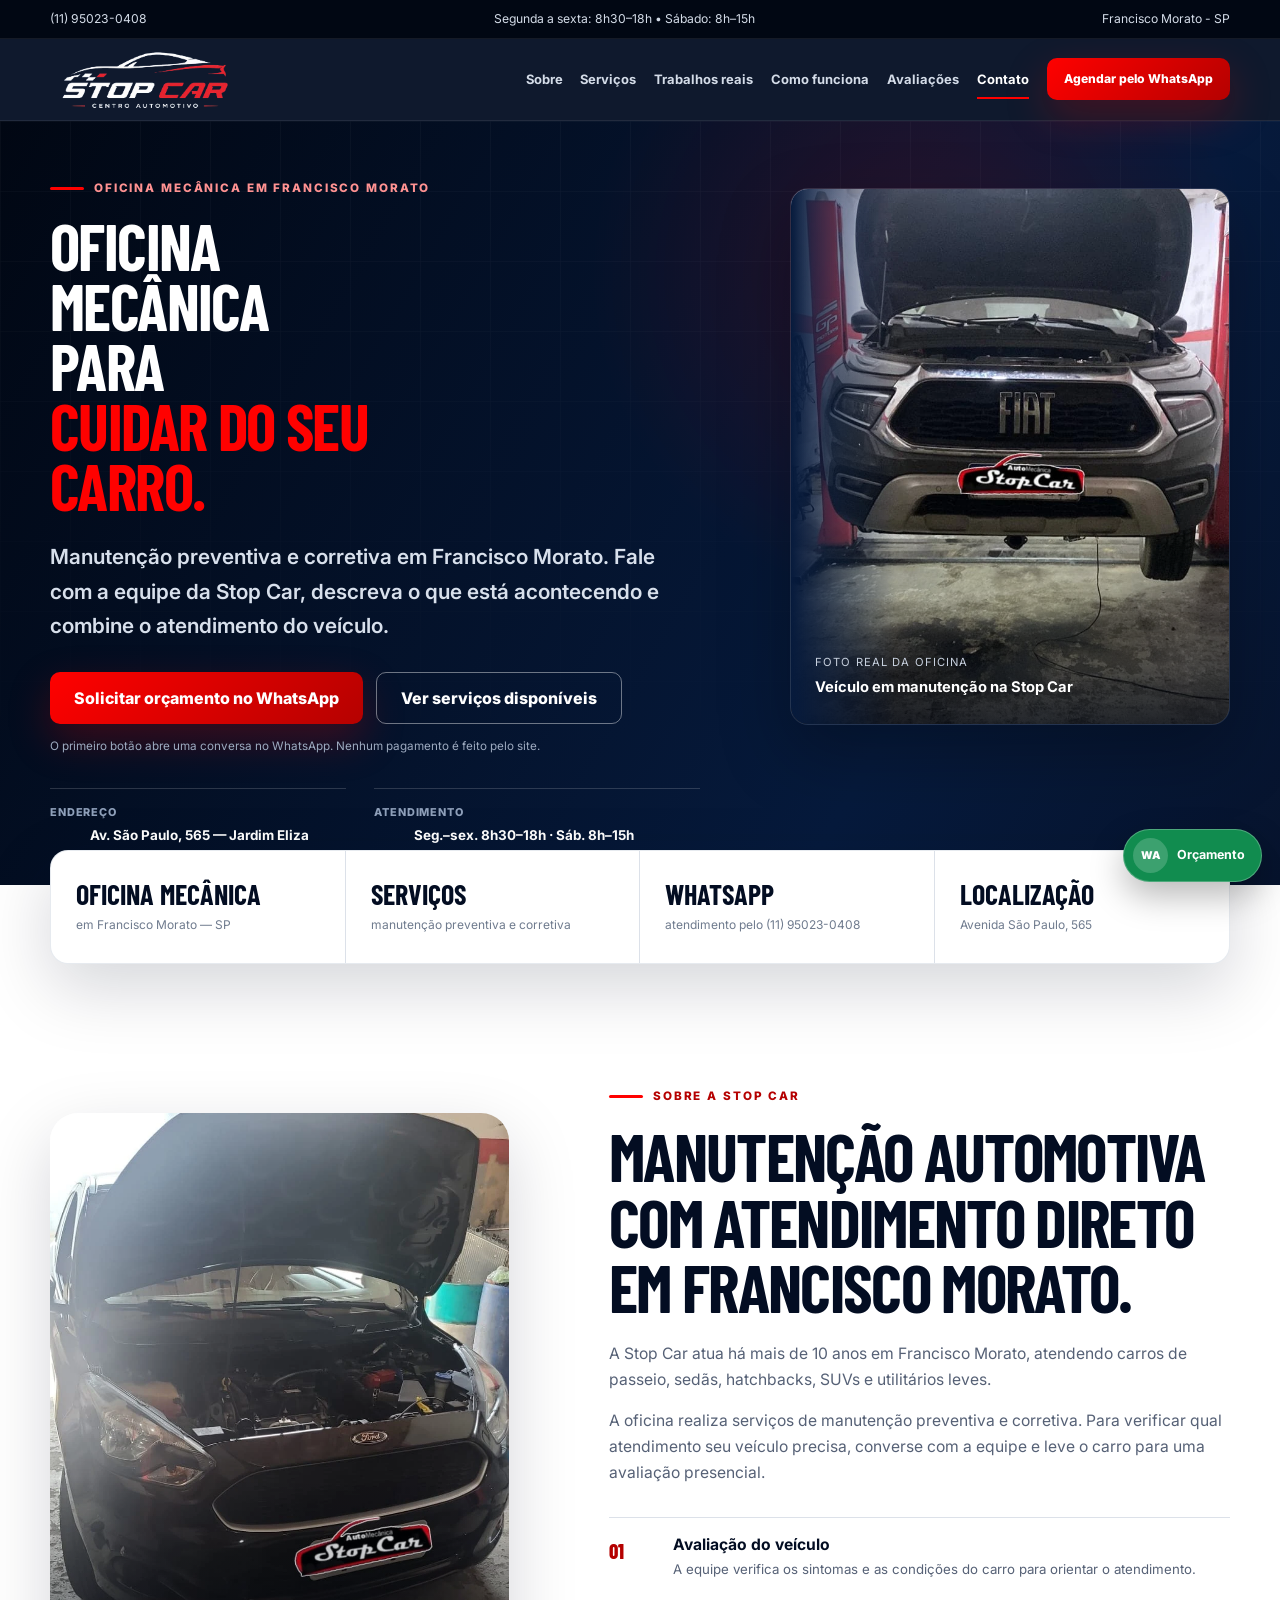
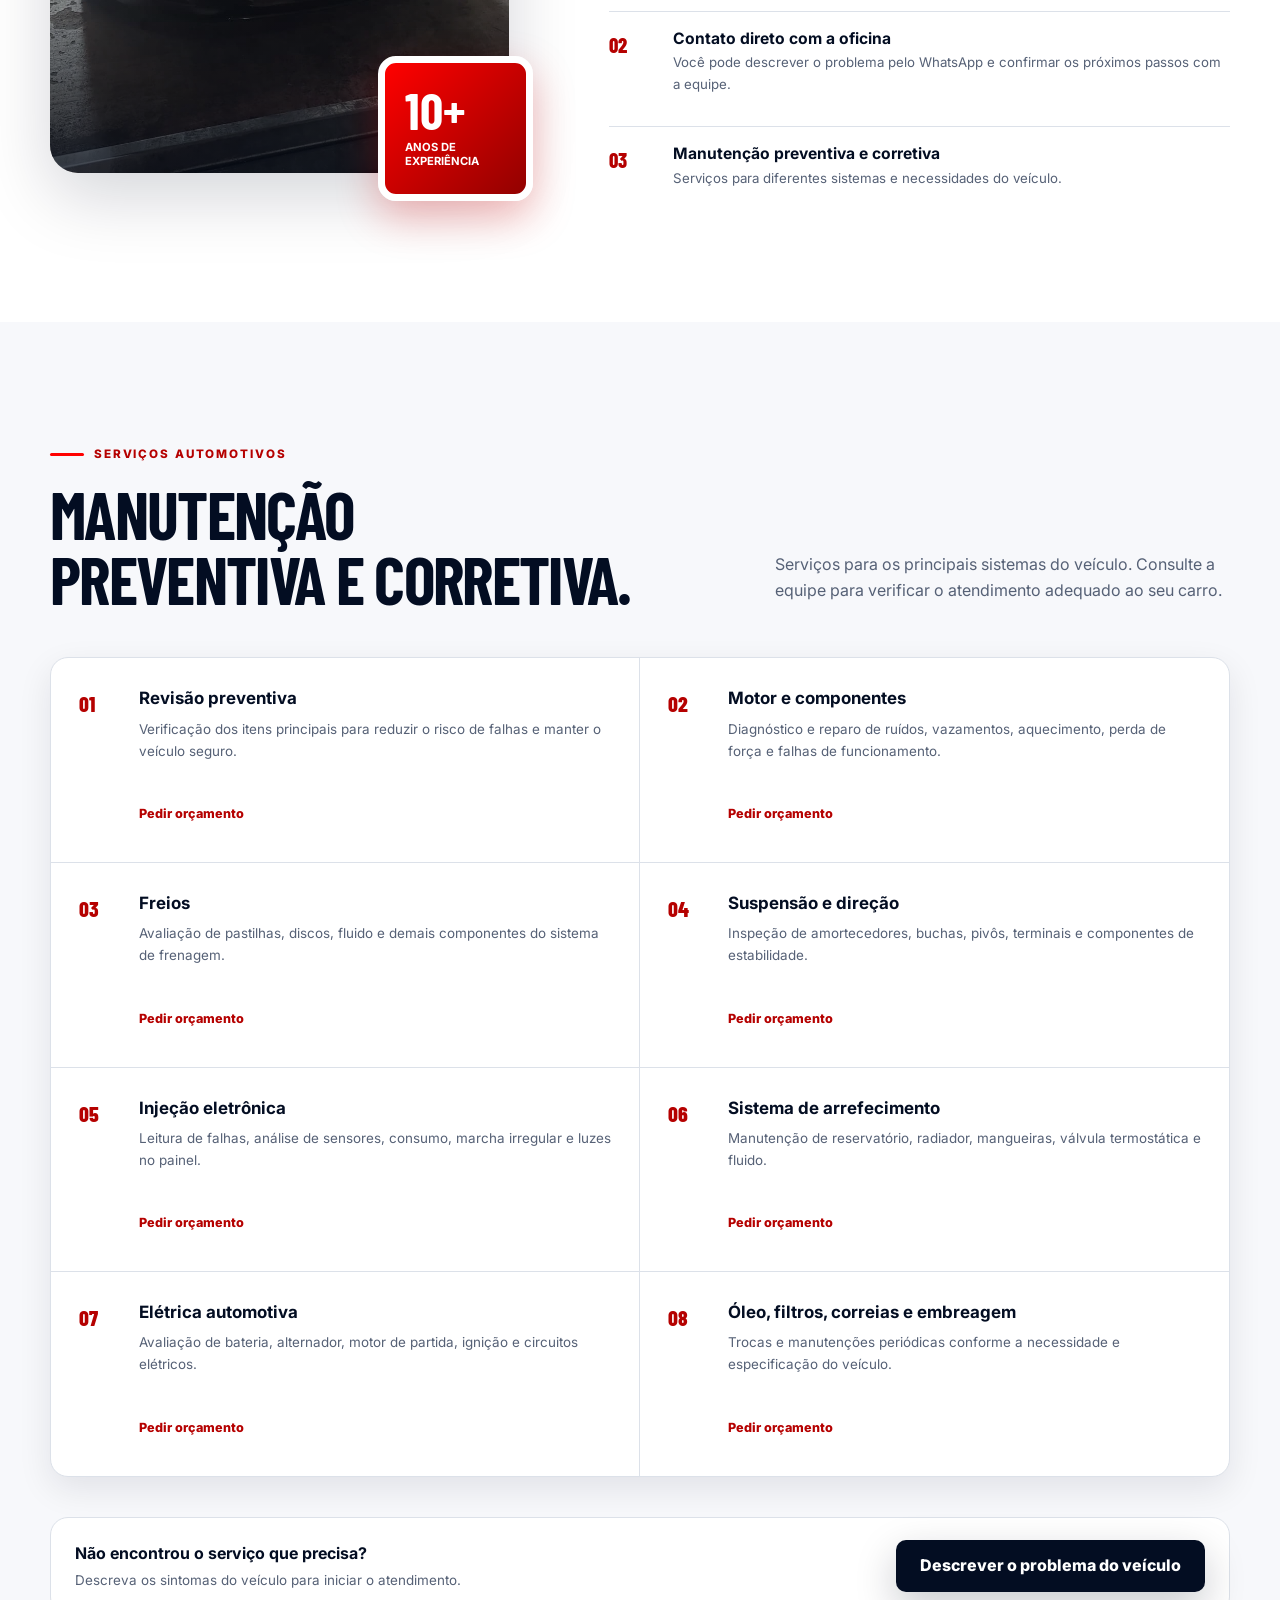
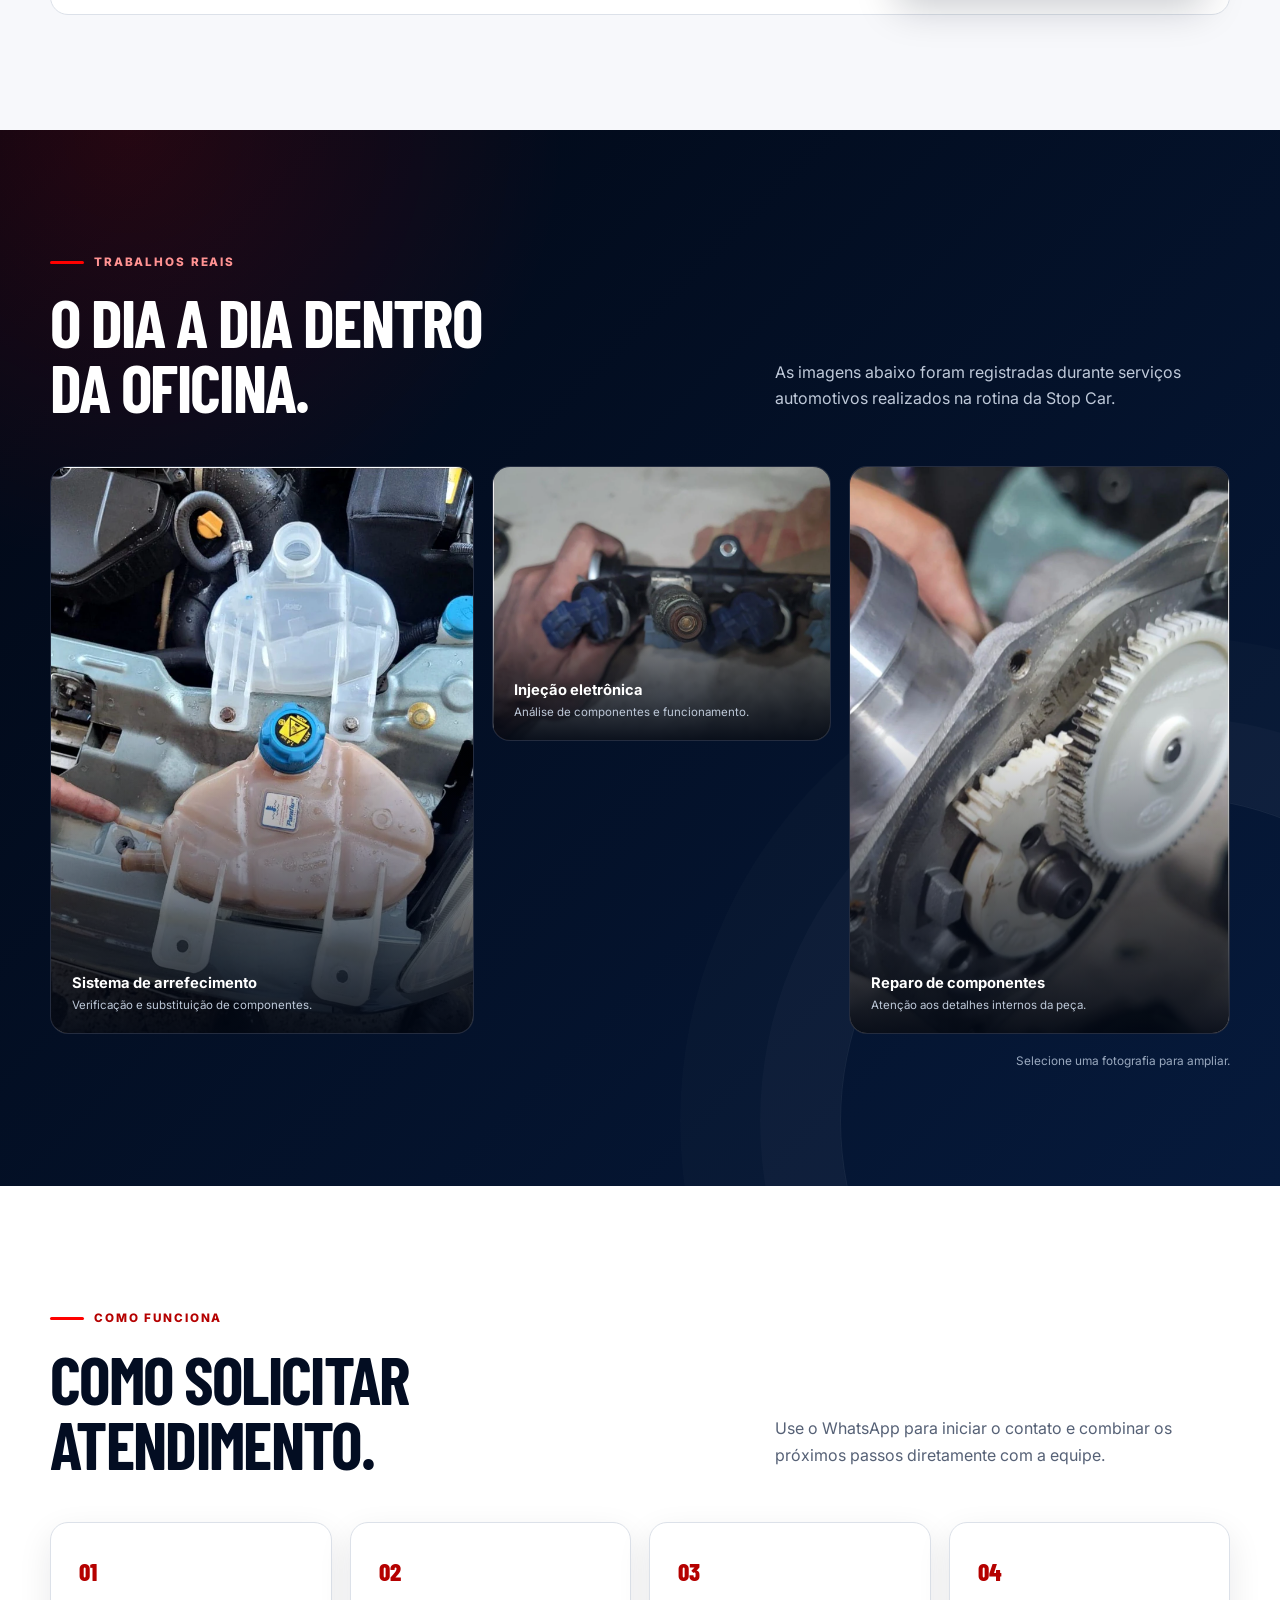
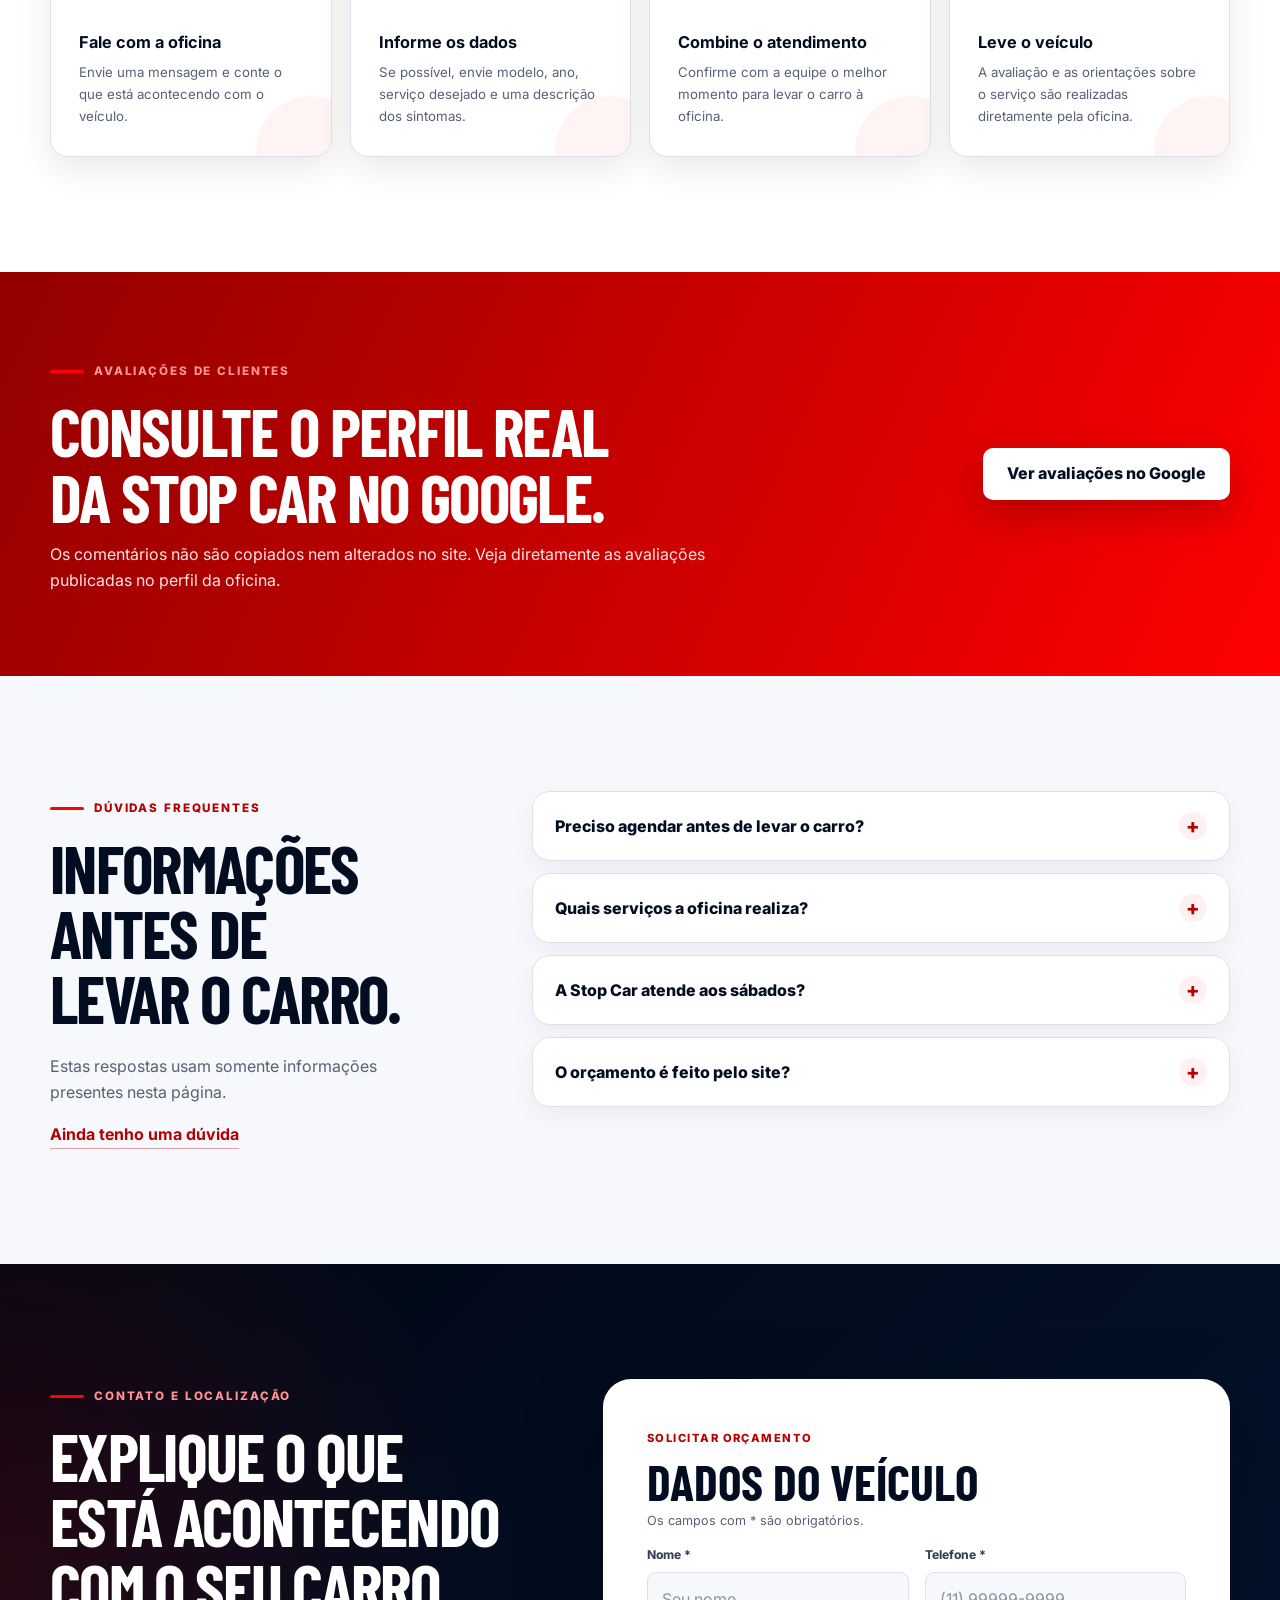
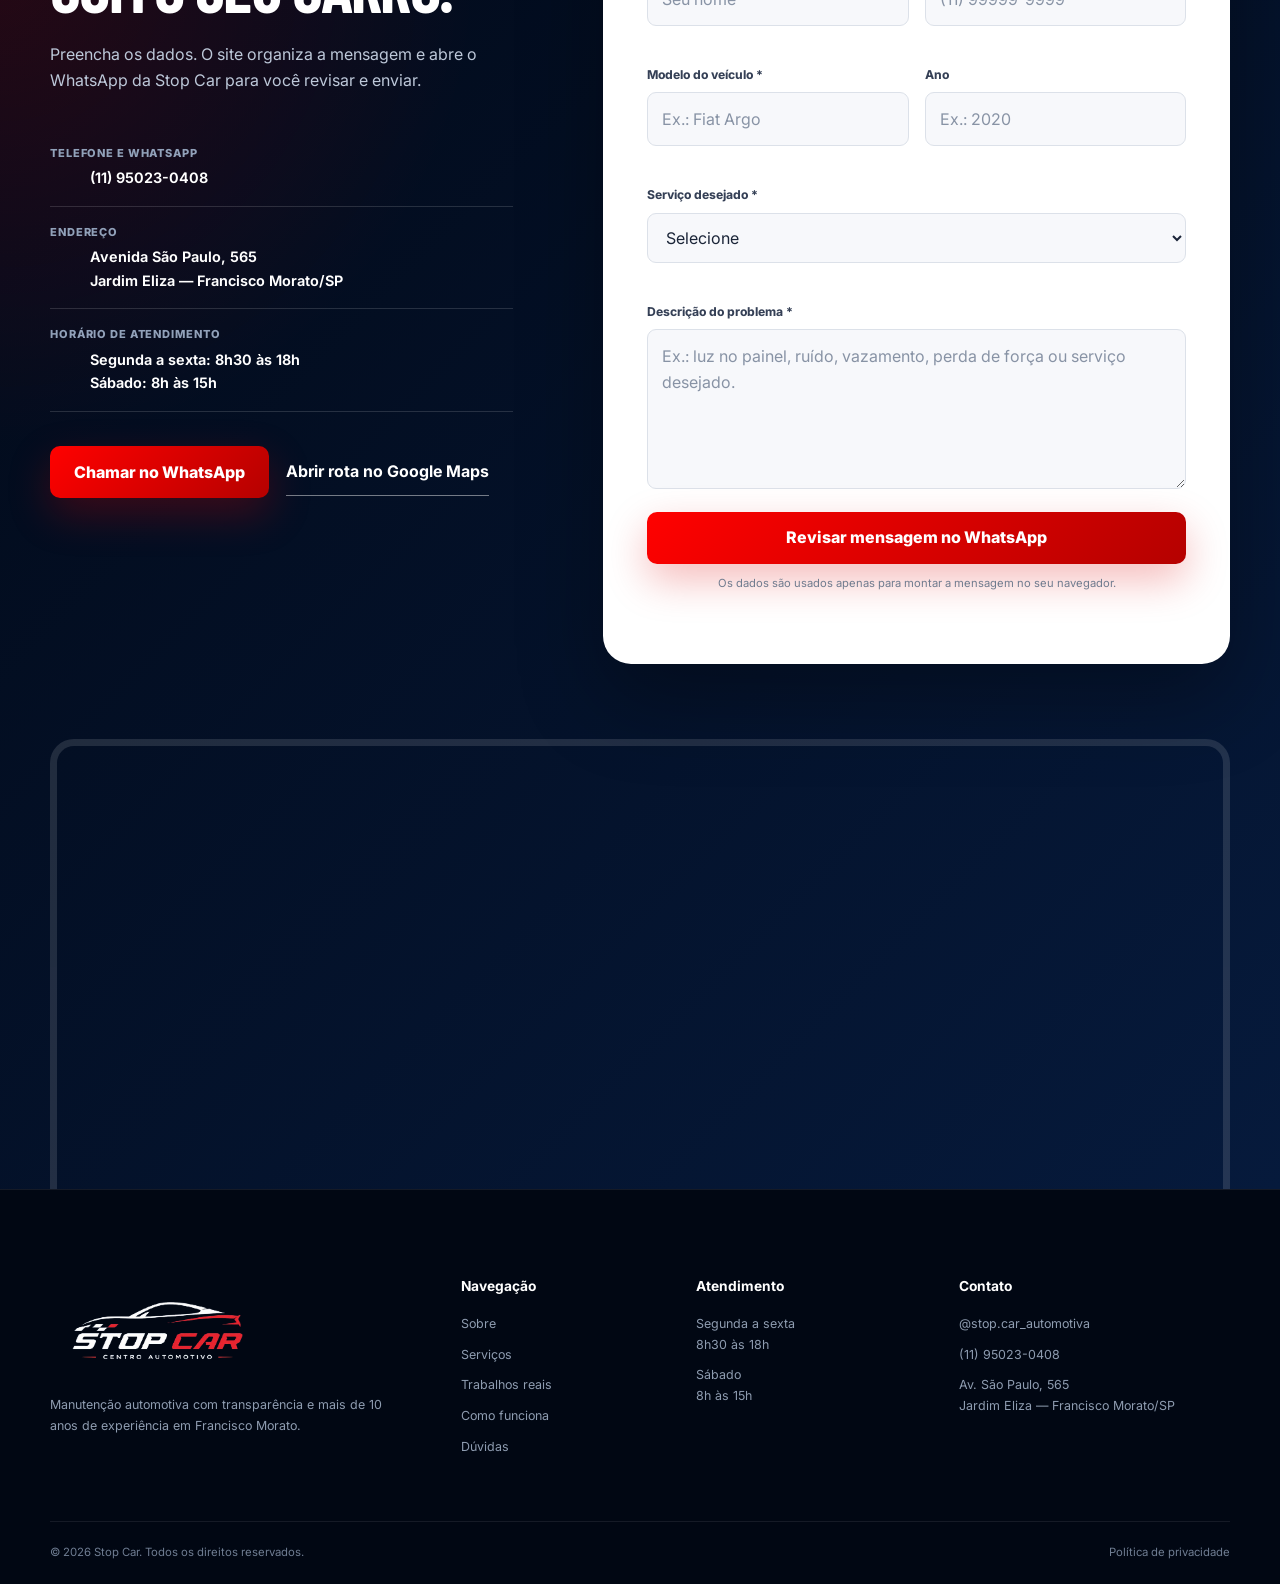
==== commit 88e4f9c3: "Mudança de textos" ====
--- a/index.html
+++ b/index.html
@@ -170,7 +170,6 @@
                 loading="lazy"
                 decoding="async">
             </picture>
-            <figcaption>Rotina real de diagnóstico e manutenção</figcaption>
           </figure>
 
           <div class="about__stamp" aria-label="Mais de dez anos de experiência">
@@ -564,6 +563,7 @@
 
       <div>
         <h3>Contato</h3>
+        <a href="https://www.instagram.com/stop.car_automotiva/">@stop.car_automotiva</a>
         <a href="tel:+5511950230408">(11) 95023-0408</a>
         <p>Av. São Paulo, 565<br>Jardim Eliza — Francisco Morato/SP</p>
       </div>
